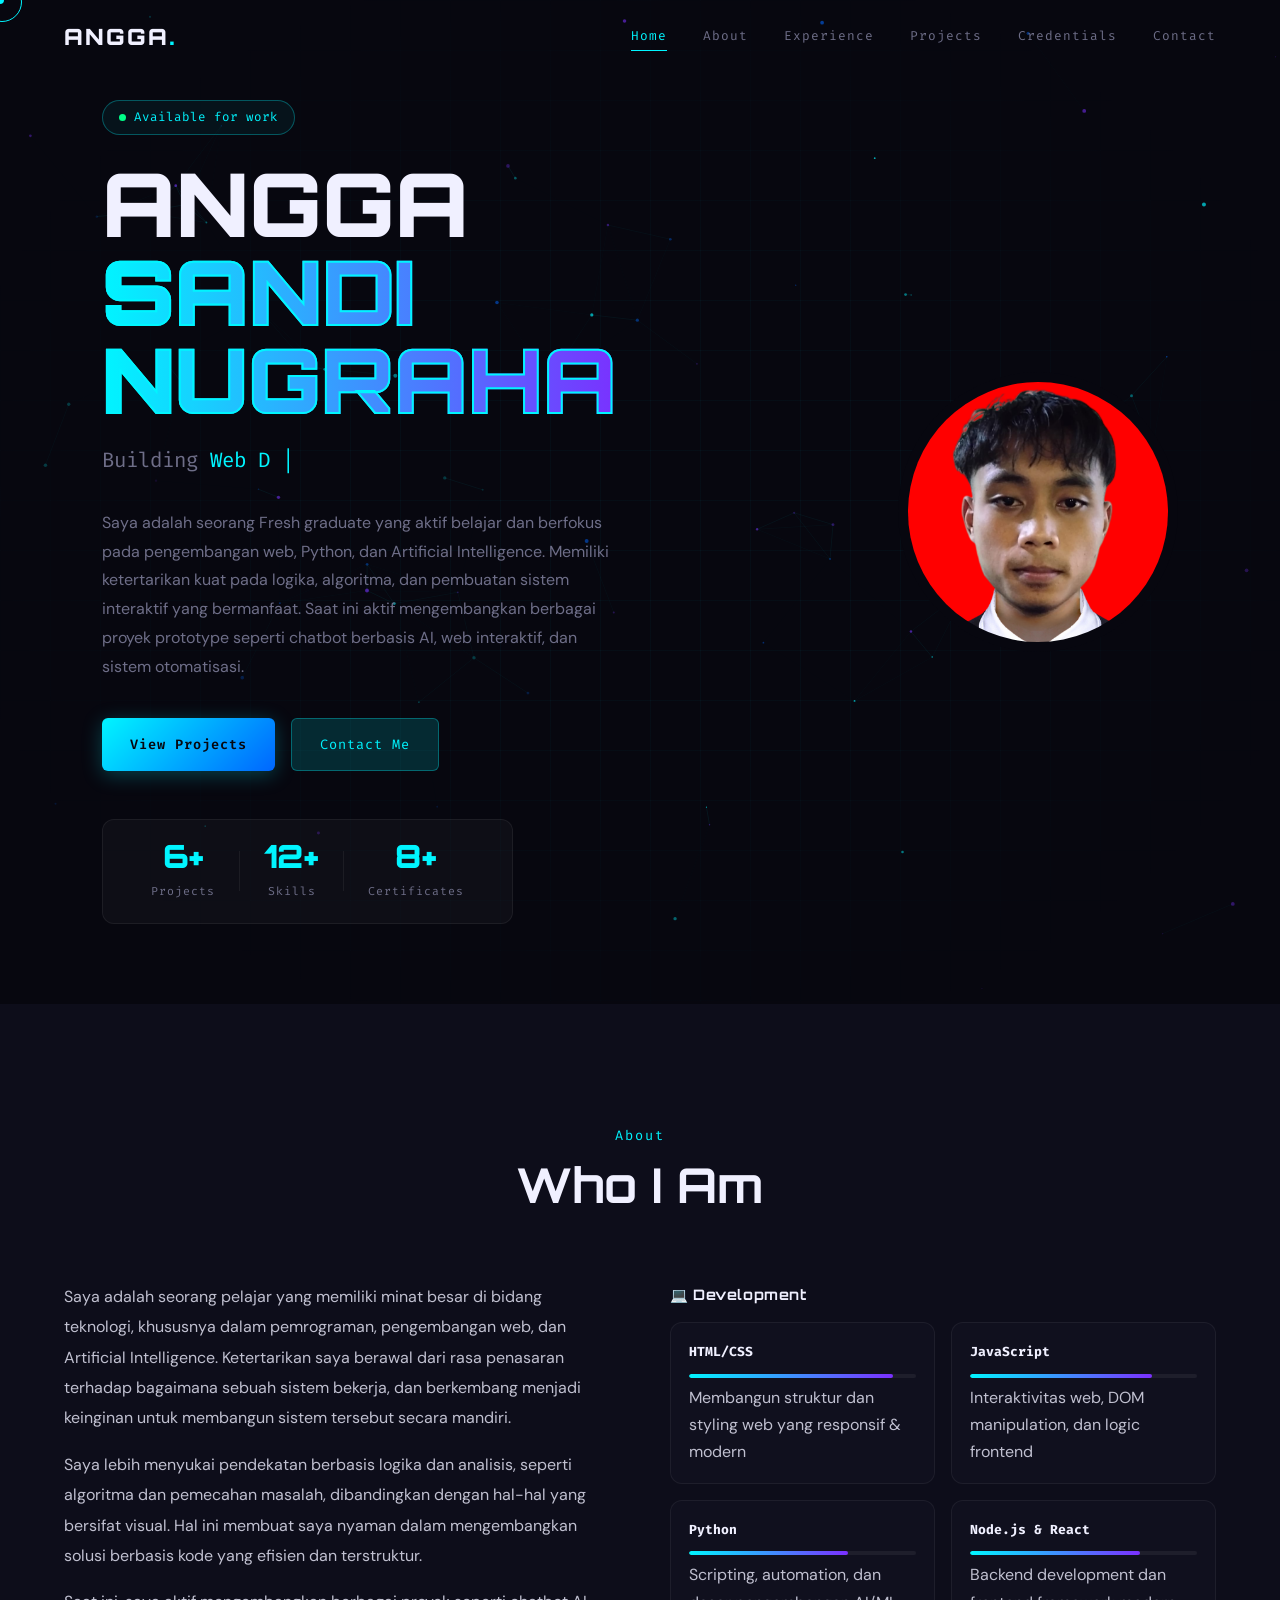
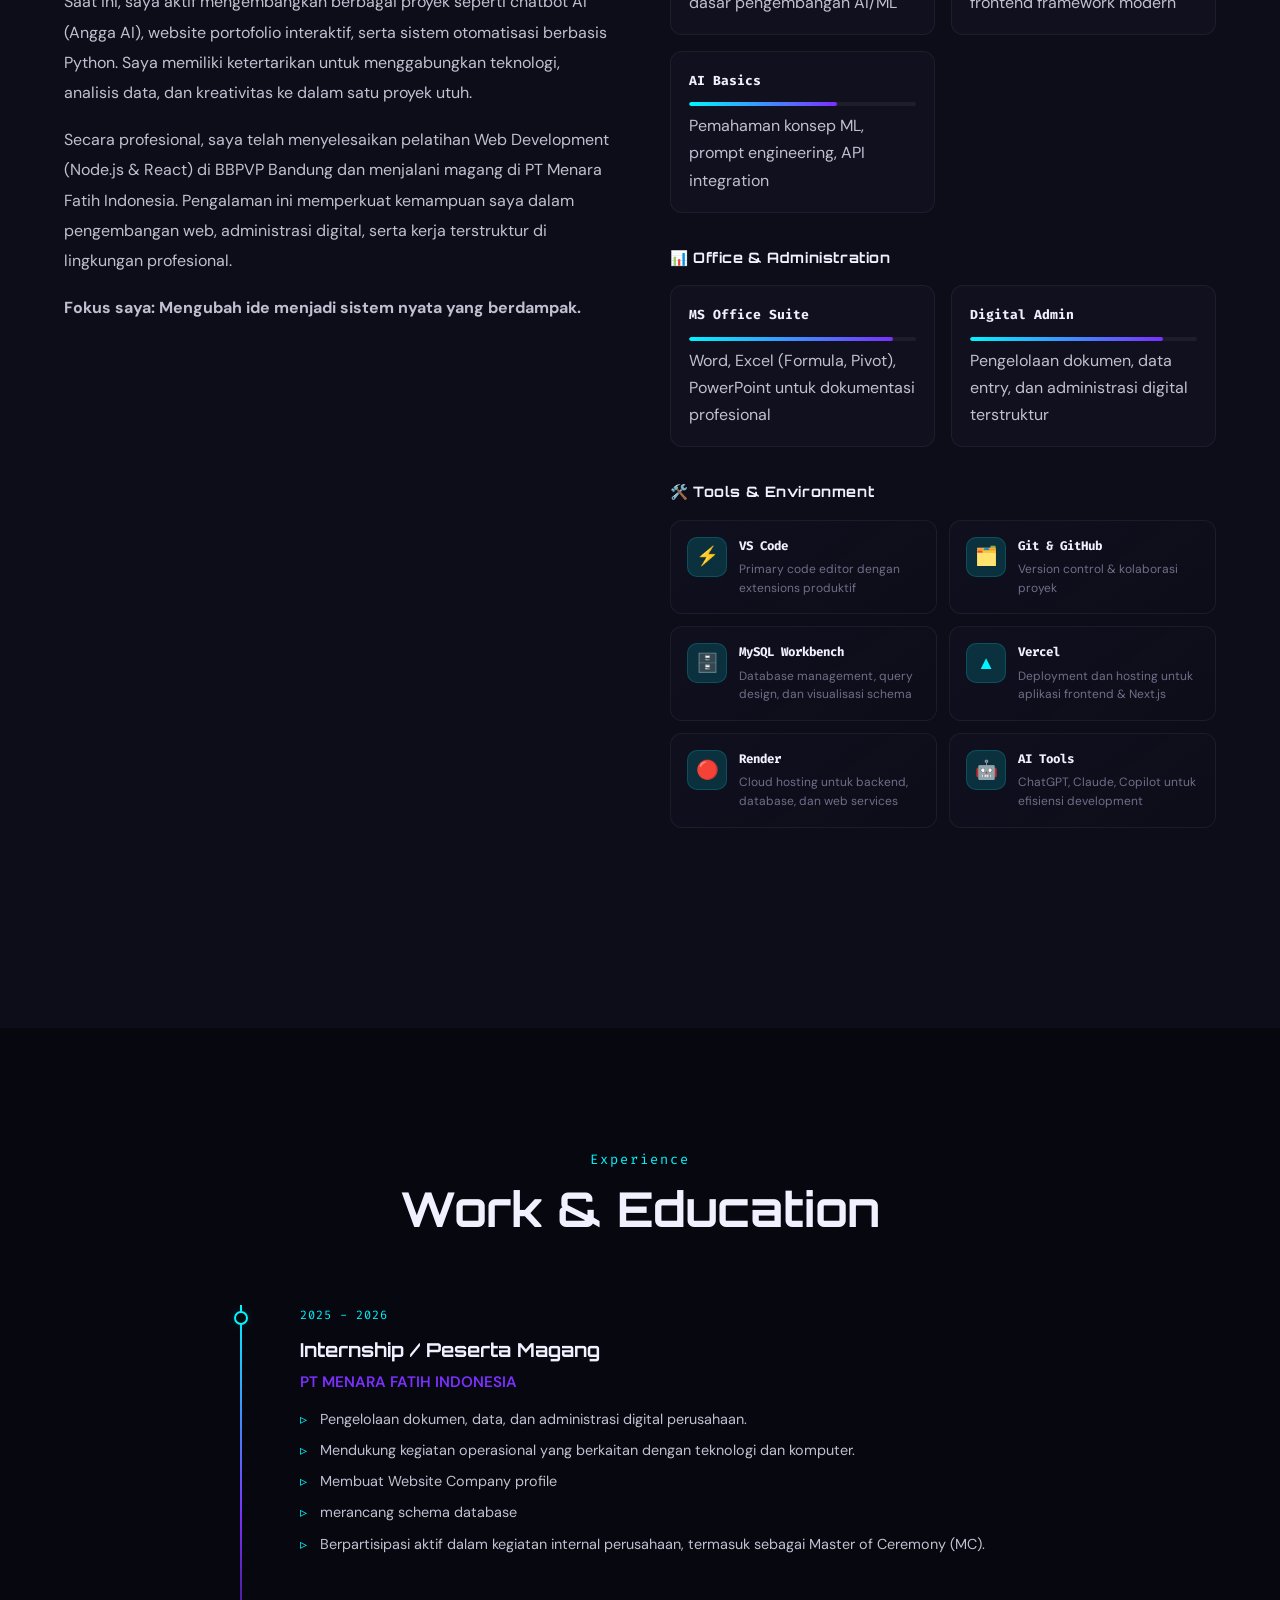
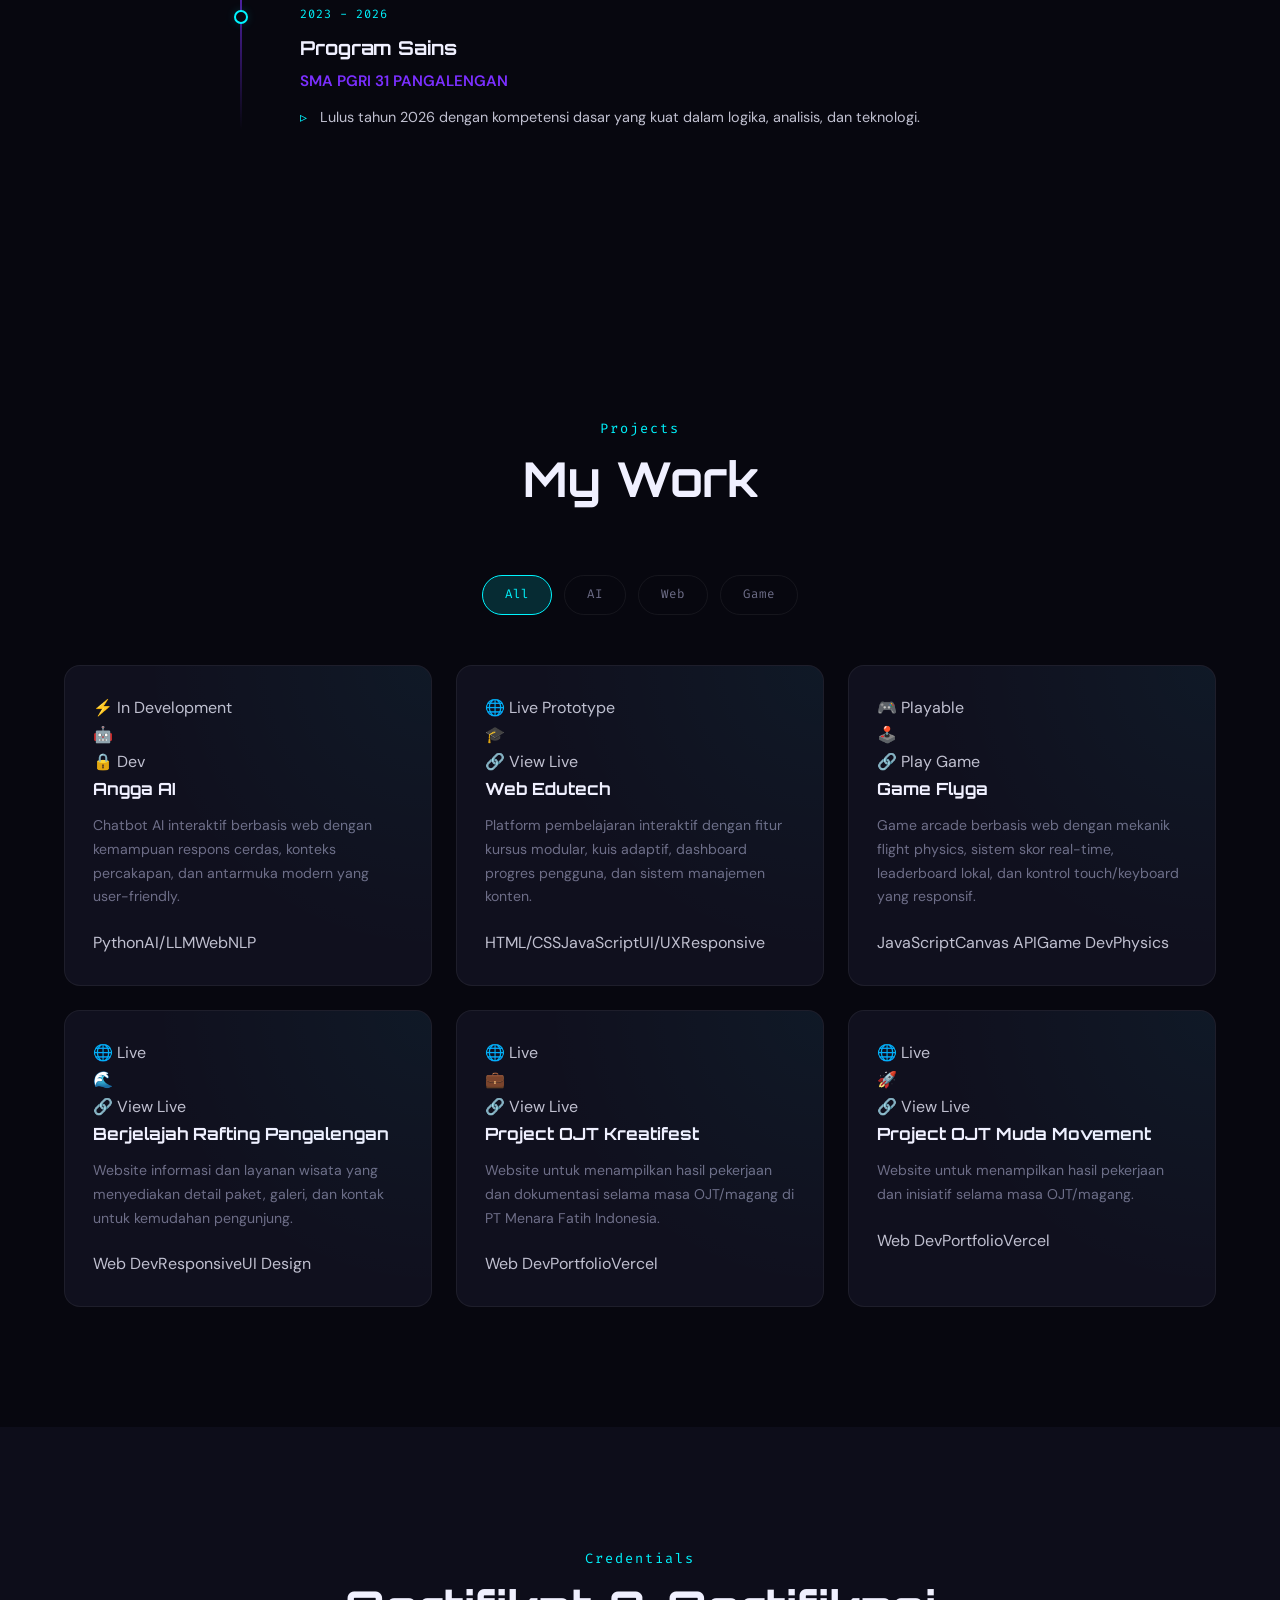
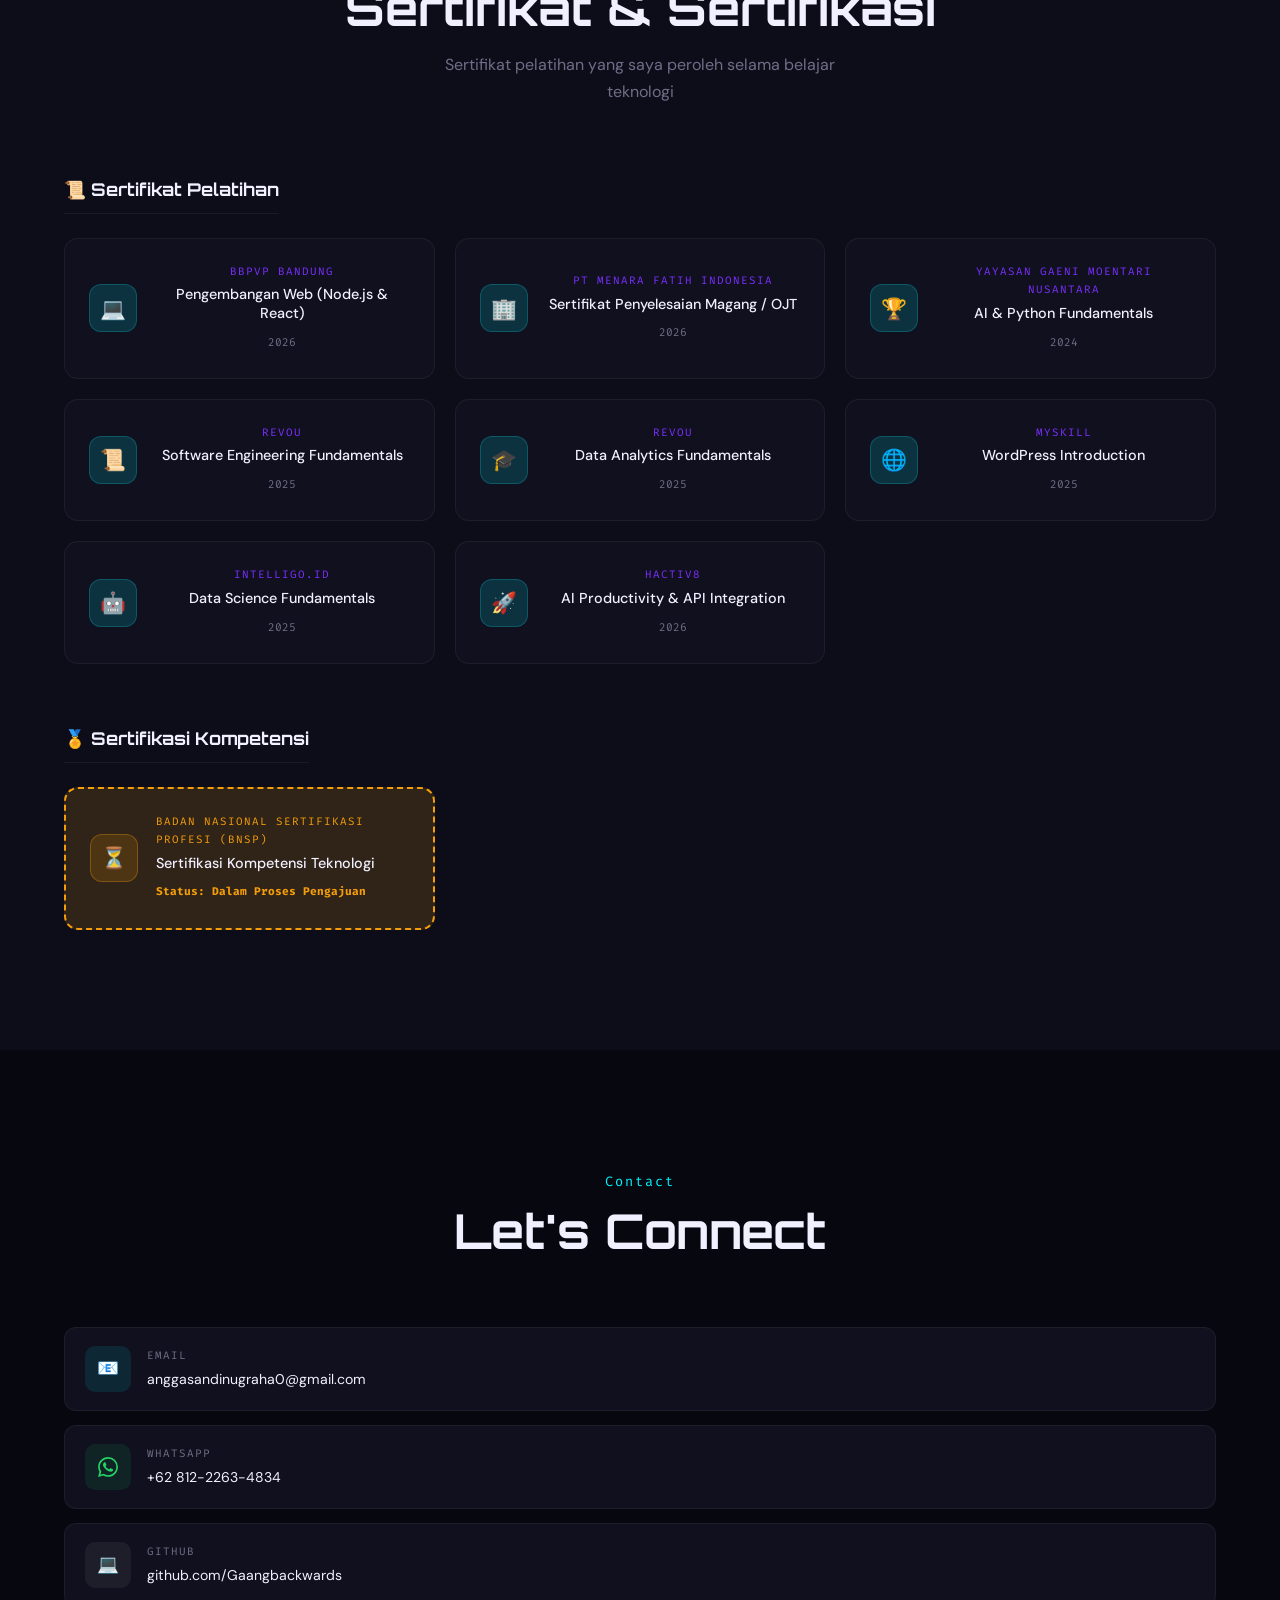
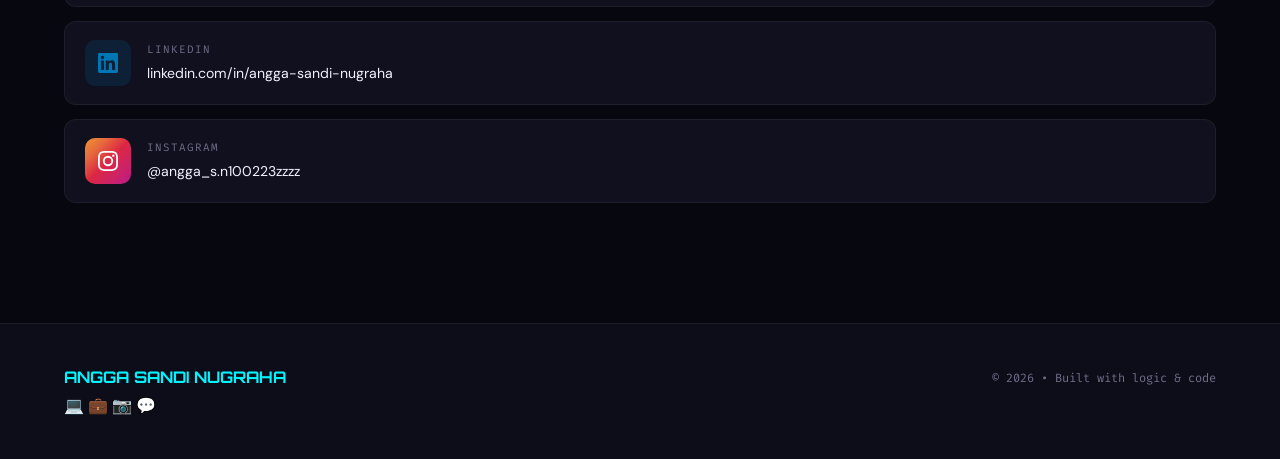
==== index.html @ 63ea716f "upload" ====
<!DOCTYPE html>
<html lang="id">
<head>
  <meta charset="UTF-8" />
  <meta name="viewport" content="width=device-width, initial-scale=1.0"/>
  <meta name="description" content="Portfolio Angga Sandi Nugraha - Web Developer, Python & AI Enthusiast">
  <title>Angga Portfolio | Web & AI Developer</title>

  <!-- Fonts -->
  <link href="https://fonts.googleapis.com/css2?family=Orbitron:wght@400;700;900&family=Fira+Code&family=DM+Sans&display=swap" rel="stylesheet">

  <!-- CSS -->
  <link rel="stylesheet" href="style.css">
</head>
<body>

  <!-- ================= LOADER ================= -->
  <div id="loader">
    <div class="loader-inner">
      <div class="loader-logo">ANGGA</div>
      <div class="loader-bar"><span></span></div>
      <div class="loader-text">Initializing system...</div>
    </div>
  </div>

  <!-- ================= CUSTOM CURSOR ================= -->
  <div id="cursorDot" class="cursor-dot"></div>
  <div id="cursorOutline" class="cursor-outline"></div>

  <!-- ================= NAVBAR ================= -->
  <header id="navbar">
    <div class="nav-container">
      <a href="#hero" class="nav-logo" aria-label="Home">ANGGA<span class="logo-dot">.</span></a>
      <nav id="navLinks" class="nav-links" role="navigation" aria-label="Main navigation">
        <a href="#hero" data-section="hero">Home</a>
        <a href="#about" data-section="about">About</a>
        <a href="#experience" data-section="experience">Experience</a>
        <a href="#projects" data-section="projects">Projects</a>
        <a href="#certifications" data-section="certifications">Credentials</a>
        <a href="#contact" data-section="contact">Contact</a>
      </nav>
      <button id="hamburger" class="hamburger" aria-label="Toggle menu" aria-expanded="false" aria-controls="navLinks">
        <span></span><span></span><span></span>
      </button>
    </div>
  </header>

  <!-- ================= HERO ================= -->
  <section id="hero" aria-labelledby="hero-title">
    <canvas id="particleCanvas" aria-hidden="true"></canvas>
    <div class="grid-overlay" aria-hidden="true"></div>

    <div class="hero-content reveal">
      <div class="hero-badge">
        <span class="badge-dot" aria-hidden="true"></span>
        Available for work
      </div>

      <h1 id="hero-title" class="hero-name">
        <span class="name-line">ANGGA</span>
        <span class="name-line highlight">SANDI</span>
        <span class="name-line highlight">NUGRAHA</span>
      </h1>

      <div class="hero-tagline" aria-live="polite">
        <span class="static-text">Building </span>
        <span id="typedText" class="typed-text"></span>
        <span class="cursor-blink" aria-hidden="true">|</span>
      </div>

      <p class="hero-bio">
        Saya adalah seorang Fresh graduate yang aktif belajar dan berfokus pada pengembangan web, Python, dan Artificial Intelligence. 
        Memiliki ketertarikan kuat pada logika, algoritma, dan pembuatan sistem interaktif yang bermanfaat.
        Saat ini aktif mengembangkan berbagai proyek prototype seperti chatbot berbasis AI, web interaktif, dan sistem otomatisasi.
      </p>

      <div class="hero-actions">
        <a href="#projects" class="btn btn-primary">View Projects</a>
        <a href="#contact" class="btn btn-ghost">Contact Me</a>
      </div>

      <div class="hero-stats">
        <div class="stat">
          <span class="stat-number" data-target="6">0</span>
          <span class="stat-label">Projects</span>
        </div>
        <div class="stat-divider" aria-hidden="true"></div>
        <div class="stat">
          <span class="stat-number" data-target="12">0</span>
          <span class="stat-label">Skills</span>
        </div>
        <div class="stat-divider" aria-hidden="true"></div>
        <div class="stat">
          <span class="stat-number" data-target="8">0</span>
          <span class="stat-label">Certificates</span>
        </div>
      </div>
    </div>

    <div class="hero-visual reveal">
      <div class="avatar-ring">
        <div class="avatar-glow" aria-hidden="true"></div>
        <div class="avatar-img">
          <img src="foto for cv 2026-04-08 at 17.15.35.png" alt="Foto profil Angga Sandi Nugraha" loading="lazy">
        </div>
      </div>
    </div>
  </section>

  <!-- ================= ABOUT (STRUKTUR PREMIUM + KONTEN LENGKAP) ================= -->
  <section id="about" aria-labelledby="about-title">
    <div class="section-container">
      <div class="section-header">
        <span class="section-label">About</span>
        <h2 id="about-title" class="section-title">Who I Am</h2>
      </div>

      <div class="about-grid">
        <div class="about-text reveal">
          <p>Saya adalah seorang pelajar yang memiliki minat besar di bidang teknologi, khususnya dalam pemrograman, pengembangan web, dan Artificial Intelligence. Ketertarikan saya berawal dari rasa penasaran terhadap bagaimana sebuah sistem bekerja, dan berkembang menjadi keinginan untuk membangun sistem tersebut secara mandiri.</p>
          <p>Saya lebih menyukai pendekatan berbasis logika dan analisis, seperti algoritma dan pemecahan masalah, dibandingkan dengan hal-hal yang bersifat visual. Hal ini membuat saya nyaman dalam mengembangkan solusi berbasis kode yang efisien dan terstruktur.</p>
          <p>Saat ini, saya aktif mengembangkan berbagai proyek seperti chatbot AI (Angga AI), website portofolio interaktif, serta sistem otomatisasi berbasis Python. Saya memiliki ketertarikan untuk menggabungkan teknologi, analisis data, dan kreativitas ke dalam satu proyek utuh.</p>
          <p>Secara profesional, saya telah menyelesaikan pelatihan Web Development (Node.js & React) di BBPVP Bandung dan menjalani magang di PT Menara Fatih Indonesia. Pengalaman ini memperkuat kemampuan saya dalam pengembangan web, administrasi digital, serta kerja terstruktur di lingkungan profesional.</p>
          <p><strong>Fokus saya: Mengubah ide menjadi sistem nyata yang berdampak.</strong></p>
        </div>

        <!-- ========== SKILLS SECTION (DIPERTAHANKAN + DITAMBAH TOOLS BARU) ========== -->
        <div class="skills-wrapper reveal">
          
          <!-- Development Skills -->
          <div class="skills-category">
            <h4 class="skills-category-title">💻 Development</h4>
            <div class="skills-grid">
              <div class="skill-card" tabindex="0">
                <h4>HTML/CSS</h4>
                <div class="skill-bar"><span style="width:90%"></span></div>
                <p class="skill-desc">Membangun struktur dan styling web yang responsif & modern</p>
              </div>
              <div class="skill-card" tabindex="0">
                <h4>JavaScript</h4>
                <div class="skill-bar"><span style="width:80%"></span></div>
                <p class="skill-desc">Interaktivitas web, DOM manipulation, dan logic frontend</p>
              </div>
              <div class="skill-card" tabindex="0">
                <h4>Python</h4>
                <div class="skill-bar"><span style="width:70%"></span></div>
                <p class="skill-desc">Scripting, automation, dan dasar pengembangan AI/ML</p>
              </div>
              <div class="skill-card" tabindex="0">
                <h4>Node.js & React</h4>
                <div class="skill-bar"><span style="width:75%"></span></div>
                <p class="skill-desc">Backend development dan frontend framework modern</p>
              </div>
              <div class="skill-card" tabindex="0">
                <h4>AI Basics</h4>
                <div class="skill-bar"><span style="width:65%"></span></div>
                <p class="skill-desc">Pemahaman konsep ML, prompt engineering, API integration</p>
              </div>
            </div>
          </div>

          <!-- Office & Admin Skills -->
          <div class="skills-category">
            <h4 class="skills-category-title">📊 Office & Administration</h4>
            <div class="skills-grid">
              <div class="skill-card" tabindex="0">
                <h4>MS Office Suite</h4>
                <div class="skill-bar"><span style="width:90%"></span></div>
                <p class="skill-desc">Word, Excel (Formula, Pivot), PowerPoint untuk dokumentasi profesional</p>
              </div>
              <div class="skill-card" tabindex="0">
                <h4>Digital Admin</h4>
                <div class="skill-bar"><span style="width:85%"></span></div>
                <p class="skill-desc">Pengelolaan dokumen, data entry, dan administrasi digital terstruktur</p>
              </div>
            </div>
          </div>

          <!-- Tools & Environment (DITAMBAHKAN: Render, Workbench, Vercel) -->
          <div class="skills-category">
            <h4 class="skills-category-title">🛠️ Tools & Environment</h4>
            <div class="skills-grid tools-grid">
              <div class="tool-card" tabindex="0">
                <span class="tool-icon">⚡</span>
                <div class="tool-info">
                  <h4>VS Code</h4>
                  <p>Primary code editor dengan extensions produktif</p>
                </div>
              </div>
              <div class="tool-card" tabindex="0">
                <span class="tool-icon">🗂️</span>
                <div class="tool-info">
                  <h4>Git & GitHub</h4>
                  <p>Version control & kolaborasi proyek</p>
                </div>
              </div>
              <div class="tool-card" tabindex="0">
                <span class="tool-icon">🗄️</span>
                <div class="tool-info">
                  <h4>MySQL Workbench</h4>
                  <p>Database management, query design, dan visualisasi schema</p>
                </div>
              </div>
              <div class="tool-card" tabindex="0">
                <span class="tool-icon">▲</span>
                <div class="tool-info">
                  <h4>Vercel</h4>
                  <p>Deployment dan hosting untuk aplikasi frontend & Next.js</p>
                </div>
              </div>
              <div class="tool-card" tabindex="0">
                <span class="tool-icon">🔴</span>
                <div class="tool-info">
                  <h4>Render</h4>
                  <p>Cloud hosting untuk backend, database, dan web services</p>
                </div>
              </div>
              <div class="tool-card" tabindex="0">
                <span class="tool-icon">🤖</span>
                <div class="tool-info">
                  <h4>AI Tools</h4>
                  <p>ChatGPT, Claude, Copilot untuk efisiensi development</p>
                </div>
              </div>
            </div>
          </div>

        </div>
      </div>
    </div>
  </section>

  <!-- ================= EXPERIENCE (DIPERTAHANKAN) ================= -->
  <section id="experience" aria-labelledby="experience-title">
    <div class="section-container">
      <div class="section-header">
        <span class="section-label">Experience</span>
        <h2 id="experience-title" class="section-title">Work & Education</h2>
      </div>

      <div class="timeline">
        <div class="timeline-item reveal">
          <div class="timeline-dot"></div>
          <div class="timeline-content">
            <span class="timeline-date">2025 - 2026</span>
            <h3 class="timeline-title">Internship / Peserta Magang</h3>
            <h4 class="timeline-company">PT MENARA FATIH INDONESIA</h4>
            <ul class="timeline-desc">
              <li>Pengelolaan dokumen, data, dan administrasi digital perusahaan.</li>
              <li>Mendukung kegiatan operasional yang berkaitan dengan teknologi dan komputer.</li>
              <li>Membuat Website Company profile</li>
              <li>merancang schema database</li>
              <li>Berpartisipasi aktif dalam kegiatan internal perusahaan, termasuk sebagai Master of Ceremony (MC).</li>
            </ul>
          </div>
        </div>

        <div class="timeline-item reveal">
          <div class="timeline-dot"></div>
          <div class="timeline-content">
            <span class="timeline-date">2023 - 2026</span>
            <h3 class="timeline-title">Program Sains</h3>
            <h4 class="timeline-company">SMA PGRI 31 PANGALENGAN</h4>
            <ul class="timeline-desc">
              <li>Lulus tahun 2026 dengan kompetensi dasar yang kuat dalam logika, analisis, dan teknologi.</li>
            </ul>
          </div>
        </div>
      </div>
    </div>
  </section>

  <!-- ================= PROJECTS (STRUKTUR PREMIUM + SEMUA KARYA ANDA) ================= -->
  <section id="projects" aria-labelledby="projects-title">
    <div class="section-container">
      <div class="section-header">
        <span class="section-label">Projects</span>
        <h2 id="projects-title" class="section-title">My Work</h2>
      </div>

      <div class="project-filters" role="tablist" aria-label="Filter projects by category">
        <button class="filter-btn active" data-filter="all" role="tab" aria-selected="true">All</button>
        <button class="filter-btn" data-filter="ai" role="tab" aria-selected="false">AI</button>
        <button class="filter-btn" data-filter="web" role="tab" aria-selected="false">Web</button>
        <button class="filter-btn" data-filter="game" role="tab" aria-selected="false">Game</button>
      </div>

      <div class="projects-grid" aria-live="polite">

        <!-- 1. Angga AI -->
        <article class="project-card reveal" data-category="ai">
          <div class="project-glow" aria-hidden="true"></div>
          <span class="project-status in-progress">⚡ In Development</span>
          <div class="project-header">
            <div class="project-icon" aria-hidden="true">🤖</div>
            <div class="project-links">
              <span class="link-disabled" title="Coming Soon" aria-label="Project dalam pengembangan">🔒 Dev</span>
            </div>
          </div>
          <h3 class="project-title">Angga AI</h3>
          <p class="project-desc">Chatbot AI interaktif berbasis web dengan kemampuan respons cerdas, konteks percakapan, dan antarmuka modern yang user-friendly.</p>
          <div class="tech-tags">
            <span>Python</span><span>AI/LLM</span><span>Web</span><span>NLP</span>
          </div>
        </article>

        <!-- 2. Web Edutech -->
        <article class="project-card reveal" data-category="web">
          <div class="project-glow" aria-hidden="true"></div>
          <span class="project-status live">🌐 Live Prototype</span>
          <div class="project-header">
            <div class="project-icon" aria-hidden="true">🎓</div>
            <div class="project-links">
              <a href="https://gaangbackwards.github.io/GaForcaedutech/" target="_blank" rel="noopener" class="btn-demo" aria-label="Lihat Web Edutech live">🔗 View Live</a>
            </div>
          </div>
          <h3 class="project-title">Web Edutech</h3>
          <p class="project-desc">Platform pembelajaran interaktif dengan fitur kursus modular, kuis adaptif, dashboard progres pengguna, dan sistem manajemen konten.</p>
          <div class="tech-tags">
            <span>HTML/CSS</span><span>JavaScript</span><span>UI/UX</span><span>Responsive</span>
          </div>
        </article>

        <!-- 3. Game Flyga -->
        <article class="project-card reveal" data-category="game">
          <div class="project-glow" aria-hidden="true"></div>
          <span class="project-status live">🎮 Playable</span>
          <div class="project-header">
            <div class="project-icon" aria-hidden="true">🕹️</div>
            <div class="project-links">
              <a href="https://gaangbackwards.github.io/Game-project/" target="_blank" rel="noopener" class="btn-demo" aria-label="Mainkan Game Flyga">🔗 Play Game</a>
            </div>
          </div>
          <h3 class="project-title">Game Flyga</h3>
          <p class="project-desc">Game arcade berbasis web dengan mekanik flight physics, sistem skor real-time, leaderboard lokal, dan kontrol touch/keyboard yang responsif.</p>
          <div class="tech-tags">
            <span>JavaScript</span><span>Canvas API</span><span>Game Dev</span><span>Physics</span>
          </div>
        </article>

        <!-- 4. Berjelajah Rafting -->
        <article class="project-card reveal" data-category="web">
          <div class="project-glow" aria-hidden="true"></div>
          <span class="project-status live">🌐 Live</span>
          <div class="project-header">
            <div class="project-icon" aria-hidden="true">🌊</div>
            <div class="project-links">
              <a href="https://berjelajahraftingpangalengan.com" target="_blank" rel="noopener" class="btn-demo" aria-label="Lihat Berjelajah Rafting">🔗 View Live</a>
            </div>
          </div>
          <h3 class="project-title">Berjelajah Rafting Pangalengan</h3>
          <p class="project-desc">Website informasi dan layanan wisata yang menyediakan detail paket, galeri, dan kontak untuk kemudahan pengunjung.</p>
          <div class="tech-tags">
            <span>Web Dev</span><span>Responsive</span><span>UI Design</span>
          </div>
        </article>

        <!-- 5. Project OJT Kreatifest -->
        <article class="project-card reveal" data-category="web">
          <div class="project-glow" aria-hidden="true"></div>
          <span class="project-status live">🌐 Live</span>
          <div class="project-header">
            <div class="project-icon" aria-hidden="true">💼</div>
            <div class="project-links">
              <a href="https://kreatifest-zesn.vercel.app/" target="_blank" rel="noopener" class="btn-demo" aria-label="Lihat Project Kreatifest">🔗 View Live</a>
            </div>
          </div>
          <h3 class="project-title">Project OJT Kreatifest</h3>
          <p class="project-desc">Website untuk menampilkan hasil pekerjaan dan dokumentasi selama masa OJT/magang di PT Menara Fatih Indonesia.</p>
          <div class="tech-tags">
            <span>Web Dev</span><span>Portfolio</span><span>Vercel</span>
          </div>
        </article>

        <!-- 6. Project OJT Muda Movement -->
        <article class="project-card reveal" data-category="web">
          <div class="project-glow" aria-hidden="true"></div>
          <span class="project-status live">🌐 Live</span>
          <div class="project-header">
            <div class="project-icon" aria-hidden="true">🚀</div>
            <div class="project-links">
              <a href="https://muda-movementv1.vercel.app/" target="_blank" rel="noopener" class="btn-demo" aria-label="Lihat Project Muda Movement">🔗 View Live</a>
            </div>
          </div>
          <h3 class="project-title">Project OJT Muda Movement</h3>
          <p class="project-desc">Website untuk menampilkan hasil pekerjaan dan inisiatif selama masa OJT/magang.</p>
          <div class="tech-tags">
            <span>Web Dev</span><span>Portfolio</span><span>Vercel</span>
          </div>
        </article>

      </div>
    </div>
  </section>

  <!-- ================= CERTIFICATIONS (STRUKTUR PREMIUM + SEMUA SERTIFIKAT) ================= -->
  <section id="certifications" aria-labelledby="certs-title">
    <div class="section-container">
      <div class="section-header">
        <span class="section-label">Credentials</span>
        <h2 id="certs-title" class="section-title">Sertifikat & Sertifikasi</h2>
        <p class="section-sub">Sertifikat pelatihan yang saya peroleh selama belajar teknologi</p>
      </div>

      <h3 class="cert-subtitle reveal">📜 Sertifikat Pelatihan</h3>
      <div class="certs-grid">

        <!-- BARU DARI CV -->
        <button class="cert-card reveal" data-img="foto/bbpvp.jpg" aria-label="Lihat sertifikat BBPVP Bandung">
          <div class="cert-shine" aria-hidden="true"></div>
          <div class="cert-badge" aria-hidden="true">💻</div>
          <div class="cert-body">
            <span class="cert-issuer">BBPVP Bandung</span>
            <div class="cert-name">Pengembangan Web (Node.js & React)</div>
            <span class="cert-date">2026</span>
          </div>
          <span class="cert-hover-text">Click to view</span>
        </button>

        <button class="cert-card reveal" data-img="foto/ojt-menara.jpg" aria-label="Lihat sertifikat OJT PT Menara Fatih Indonesia">
          <div class="cert-shine" aria-hidden="true"></div>
          <div class="cert-badge" aria-hidden="true">🏢</div>
          <div class="cert-body">
            <span class="cert-issuer">PT Menara Fatih Indonesia</span>
            <div class="cert-name">Sertifikat Penyelesaian Magang / OJT</div>
            <span class="cert-date">2026</span>
          </div>
          <span class="cert-hover-text">Click to view</span>
        </button>

        <!-- SERTIFIKAT ASLI ANDA -->
        <button class="cert-card reveal" data-img="foto/1.png" aria-label="Lihat sertifikat AI & Python Fundamentals">
          <div class="cert-shine" aria-hidden="true"></div>
          <div class="cert-badge" aria-hidden="true">🏆</div>
          <div class="cert-body">
            <span class="cert-issuer">Yayasan Gaeni Moentari Nusantara</span>
            <div class="cert-name">AI & Python Fundamentals</div>
            <span class="cert-date">2024</span>
          </div>
          <span class="cert-hover-text">Click to view</span>
        </button>

        <button class="cert-card reveal" data-img="foto/SEFC.jpg" aria-label="Lihat sertifikat Software Engineering Fundamentals">
          <div class="cert-shine" aria-hidden="true"></div>
          <div class="cert-badge" aria-hidden="true">📜</div>
          <div class="cert-body">
            <span class="cert-issuer">RevoU</span>
            <div class="cert-name">Software Engineering Fundamentals</div>
            <span class="cert-date">2025</span>
          </div>
          <span class="cert-hover-text">Click to view</span>
        </button>

        <button class="cert-card reveal" data-img="foto/DAMC.jpg" aria-label="Lihat sertifikat Data Analytics Fundamentals">
          <div class="cert-shine" aria-hidden="true"></div>
          <div class="cert-badge" aria-hidden="true">🎓</div>
          <div class="cert-body">
            <span class="cert-issuer">RevoU</span>
            <div class="cert-name">Data Analytics Fundamentals</div>
            <span class="cert-date">2025</span>
          </div>
          <span class="cert-hover-text">Click to view</span>
        </button>

        <button class="cert-card reveal" data-img="foto/Wordpress Introduction.jpg" aria-label="Lihat sertifikat WordPress Introduction">
          <div class="cert-shine" aria-hidden="true"></div>
          <div class="cert-badge" aria-hidden="true">🌐</div>
          <div class="cert-body">
            <span class="cert-issuer">Myskill</span>
            <div class="cert-name">WordPress Introduction</div>
            <span class="cert-date">2025</span>
          </div>
          <span class="cert-hover-text">Click to view</span>
        </button>

        <button class="cert-card reveal" data-img="foto/Exclusive - Trial Bootcamp Data Science - 13 s_d 17 Oktober 2025 - ANGGA SANDI NUGRAHA.png" aria-label="Lihat sertifikat Data Science Fundamentals">
          <div class="cert-shine" aria-hidden="true"></div>
          <div class="cert-badge" aria-hidden="true">🤖</div>
          <div class="cert-body">
            <span class="cert-issuer">Intelligo.id</span>
            <div class="cert-name">Data Science Fundamentals</div>
            <span class="cert-date">2025</span>
          </div>
          <span class="cert-hover-text">Click to view</span>
        </button>

        <button class="cert-card reveal" data-img="foto/AI Productivity and AI API Integration for Developers.jpg" aria-label="Lihat sertifikat AI Productivity and API Integration">
          <div class="cert-shine" aria-hidden="true"></div>
          <div class="cert-badge" aria-hidden="true">🚀</div>
          <div class="cert-body">
            <span class="cert-issuer">Hactiv8</span>
            <div class="cert-name">AI Productivity & API Integration</div>
            <span class="cert-date">2026</span>
          </div>
          <span class="cert-hover-text">Click to view</span>
        </button>

      </div>

      <!-- SERTIFIKASI BNSP (DALAM PROSES) -->
      <h3 class="cert-subtitle reveal" style="margin-top: 60px;">🏅 Sertifikasi Kompetensi</h3>
      <div class="certs-grid">
        <div class="cert-card cert-pending reveal" data-type="text" data-text="Sertifikat kompetensi BNSP saat ini sedang dalam proses pengajuan dan verifikasi. Skema sertifikasi dan dokumen resmi akan segera diperbarui di halaman ini setelah diterbitkan.">
          <div class="cert-badge pending-badge">⏳</div>
          <div class="cert-body">
            <span class="cert-issuer">Badan Nasional Sertifikasi Profesi (BNSP)</span>
            <div class="cert-name">Sertifikasi Kompetensi Teknologi</div>
            <span class="cert-date" style="color: var(--amber); font-weight: bold;">Status: Dalam Proses Pengajuan</span>
          </div>
          <span class="cert-hover-text">Click for info</span>
        </div>
      </div>

    </div>
  </section>

  <!-- ================= CONTACT (SEMUA LINK DIPERTAHANKAN) ================= -->
  <section id="contact" aria-labelledby="contact-title">
    <div class="section-container">
      <div class="section-header">
        <span class="section-label">Contact</span>
        <h2 id="contact-title" class="section-title">Let's Connect</h2>
      </div>

      <div class="contact-links">
        <a href="mailto:anggasandinugraha0@gmail.com" class="contact-link" aria-label="Kirim email ke anggasandinugraha0@gmail.com">
          <div class="contact-icon email" aria-hidden="true">📧</div>
          <div class="contact-info">
            <span class="contact-platform">Email</span>
            <span class="contact-handle">anggasandinugraha0@gmail.com</span>
          </div>
        </a>
        <a href="https://wa.me/6281222634834" target="_blank" rel="noopener" class="contact-link" aria-label="Chat via WhatsApp">
          <div class="contact-icon whatsapp" aria-hidden="true">
            <svg viewBox="0 0 24 24" width="20" height="20" fill="currentColor" aria-hidden="true">
              <path d="M17.472 14.382c-.297-.149-1.758-.867-2.03-.967-.273-.099-.471-.148-.67.15-.197.297-.767.966-.94 1.164-.173.199-.347.223-.644.075-.297-.15-1.255-.463-2.39-1.475-.883-.788-1.48-1.761-1.653-2.059-.173-.297-.018-.458.13-.606.134-.133.298-.347.446-.52.149-.174.198-.298.298-.497.099-.198.05-.371-.025-.52-.075-.149-.669-1.612-.916-2.207-.242-.579-.487-.5-.669-.51-.173-.008-.371-.01-.57-.01-.198 0-.52.074-.792.372-.272.297-1.04 1.016-1.04 2.479 0 1.462 1.065 2.875 1.213 3.074.149.198 2.096 3.2 5.077 4.487.709.306 1.262.489 1.694.625.712.227 1.36.195 1.871.118.571-.085 1.758-.719 2.006-1.413.248-.694.248-1.289.173-1.413-.074-.124-.272-.198-.57-.347m-5.421 7.403h-.004a9.87 9.87 0 01-5.031-1.378l-.361-.214-3.741.982.998-3.648-.235-.374a9.86 9.86 0 01-1.51-5.26c.001-5.45 4.436-9.884 9.888-9.884 2.64 0 5.122 1.03 6.988 2.898a9.825 9.825 0 012.893 6.994c-.003 5.45-4.437 9.884-9.885 9.884m8.413-18.297A11.815 11.815 0 0012.05 0C5.495 0 .16 5.335.157 11.892c0 2.096.547 4.142 1.588 5.945L.057 24l6.305-1.654a11.882 11.882 0 005.683 1.448h.005c6.554 0 11.89-5.335 11.893-11.893a11.821 11.821 0 00-3.48-8.413z"/>
            </svg>
          </div>
          <div class="contact-info">
            <span class="contact-platform">WhatsApp</span>
            <span class="contact-handle">+62 812-2263-4834</span>
          </div>
        </a>
        <a href="https://github.com/Gaangbackwards" target="_blank" rel="noopener" class="contact-link" aria-label="Kunjungi GitHub Gaangbackwards">
          <div class="contact-icon github" aria-hidden="true">💻</div>
          <div class="contact-info">
            <span class="contact-platform">GitHub</span>
            <span class="contact-handle">github.com/Gaangbackwards</span>
          </div>
        </a>
        <a href="https://www.linkedin.com/in/angga-sandi-nugraha-715126362" target="_blank" rel="noopener" class="contact-link" aria-label="Kunjungi LinkedIn Angga Sandi Nugraha">
          <div class="contact-icon linkedin" aria-hidden="true">
            <svg viewBox="0 0 24 24" width="20" height="20" fill="currentColor" aria-hidden="true">
              <path d="M20.447 20.452h-3.554v-5.569c0-1.328-.027-3.037-1.852-3.037-1.853 0-2.136 1.445-2.136 2.939v5.667H9.351V9h3.414v1.561h.046c.477-.9 1.637-1.85 3.37-1.85 3.601 0 4.267 2.37 4.267 5.455v6.286zM5.337 7.433c-1.144 0-2.063-.926-2.063-2.065 0-1.138.92-2.063 2.063-2.063 1.14 0 2.064.925 2.064 2.063 0 1.139-.925 2.065-2.064 2.065zm1.782 13.019H3.555V9h3.564v11.452zM22.225 0H1.771C.792 0 0 .774 0 1.729v20.542C0 23.227.792 24 1.771 24h20.451C23.2 24 24 23.227 24 22.271V1.729C24 .774 23.2 0 22.222 0h.003z"/>
            </svg>
          </div>
          <div class="contact-info">
            <span class="contact-platform">LinkedIn</span>
            <span class="contact-handle">linkedin.com/in/angga-sandi-nugraha</span>
          </div>
        </a>
        <a href="https://www.instagram.com/angga_s.n100223zzzz" target="_blank" rel="noopener" class="contact-link" aria-label="Kunjungi Instagram @angga_s.n100223zzzz">
          <div class="contact-icon instagram" aria-hidden="true">
            <svg viewBox="0 0 24 24" width="20" height="20" fill="currentColor" aria-hidden="true">
              <path d="M12 2.163c3.204 0 3.584.012 4.85.07 3.252.148 4.771 1.691 4.919 4.919.058 1.265.069 1.645.069 4.849 0 3.205-.012 3.584-.069 4.849-.149 3.225-1.664 4.771-4.919 4.919-1.266.058-1.644.07-4.85.07-3.204 0-3.584-.012-4.849-.07-3.26-.149-4.771-1.699-4.919-4.92-.058-1.265-.07-1.644-.07-4.849 0-3.204.013-3.583.07-4.849.149-3.227 1.664-4.771 4.919-4.919 1.266-.057 1.645-.069 4.849-.069zM12 0C8.741 0 8.333.014 7.053.072 2.695.272.273 2.69.073 7.052.014 8.333 0 8.741 0 12c0 3.259.014 3.668.072 4.948.2 4.358 2.618 6.78 6.98 6.98C8.333 23.986 8.741 24 12 24c3.259 0 3.668-.014 4.948-.072 4.354-.2 6.782-2.618 6.979-6.98.059-1.28.073-1.689.073-4.948 0-3.259-.014-3.667-.072-4.947-.196-4.354-2.617-6.78-6.979-6.98C15.668.014 15.259 0 12 0zm0 5.838a6.162 6.162 0 100 12.324 6.162 6.162 0 000-12.324zM12 16a4 4 0 110-8 4 4 0 010 8zm6.406-11.845a1.44 1.44 0 100 2.881 1.44 1.44 0 000-2.881z"/>
            </svg>
          </div>
          <div class="contact-info">
            <span class="contact-platform">Instagram</span>
            <span class="contact-handle">@angga_s.n100223zzzz</span>
          </div>
        </a>
      </div>
    </div>
  </section>

  <!-- ================= FOOTER ================= -->
  <footer>
    <div class="footer-inner">
      <div class="footer-name">ANGGA SANDI NUGRAHA</div>
      <div class="footer-copy">© <span id="currentYear"></span> • Built with logic & code</div>
    </div>
    <div class="footer-socials">
      <a href="https://github.com/Gaangbackwards" target="_blank" rel="noopener" aria-label="GitHub">💻</a>
      <a href="https://linkedin.com/in/angga-sandi-nugraha-715126362" target="_blank" rel="noopener" aria-label="LinkedIn">💼</a>
      <a href="https://instagram.com/angga_s.n100223zzzz" target="_blank" rel="noopener" aria-label="Instagram">📷</a>
      <a href="https://wa.me/6281222634834" target="_blank" rel="noopener" aria-label="WhatsApp">💬</a>
    </div>
  </footer>

  <!-- ================= MODAL (Certifications) ================= -->
  <div id="certModal" class="modal-overlay" role="dialog" aria-modal="true" aria-labelledby="modalTitle" hidden>
    <div class="modal-box">
      <button id="modalClose" class="modal-close" aria-label="Tutup preview sertifikat">&times;</button>
      <h3 id="modalTitle" class="visually-hidden">Preview Sertifikat</h3>
      <img id="modalImg" src="" alt="Preview sertifikat" loading="lazy" style="display: none;">
      <p id="modalText" style="display: none; color: var(--text-main); text-align: center; padding: 20px; font-family: 'Fira Code', monospace;"></p>
    </div>
  </div>

  <!-- ================= BACK TO TOP ================= -->
  <button id="backToTop" class="back-to-top" aria-label="Kembali ke atas">↑</button>

  <!-- ================= SCRIPT ================= -->
  <script src="script.js"></script>
  <script>
    // Script kecil untuk memastikan tahun di footer selalu update
    document.getElementById('currentYear').textContent = new Date().getFullYear();
  </script>
</body>
</html>
---- style.css ----
/* ================================================================
   PORTFOLIO — style.css
   Author: Angga Sandi Nugraha
   Theme: Neon Cyberpunk
   ================================================================ */

/* ── CSS Variables ───────────────────────────────────────────── */
:root {
  /* Colors */
  --bg:          #07070f;
  --bg-2:        #0d0d1a;
  --bg-card:     #10101e;
  
  /* Neon Accents */
  --cyan:        #00f5ff;
  --purple:      #7b2fff;
  --blue:        #0066ff;
  --cyan-dim:    rgba(0, 245, 255, 0.15);
  --purple-dim:  rgba(123, 47, 255, 0.15);
  
  /* Glow Effects */
  --glow-cyan:   0 0 10px rgba(0,245,255,0.3);
  --glow-purple: 0 0 20px rgba(123,47,255,0.5);
  
  /* Text */
  --text-bright: #f0f0ff;
  --text-main:   #c0c0d0;
  --text-muted:  #6e6e88;
  
  /* Borders & UI */
  --border:      rgba(255,255,255,0.06);
  --border-glow: rgba(0,245,255,0.3);
  --section-pad: 120px;
  
  /* Animation */
  --ease: cubic-bezier(0.25, 0.46, 0.45, 0.94);
}

/* ── Reset & Base ───────────────────────────────────────────── */
*, *::before, *::after { box-sizing: border-box; margin: 0; padding: 0; }
html { scroll-behavior: smooth; font-size: 16px; }

body {
  background: var(--bg);
  color: var(--text-main);
  font-family: 'DM Sans', sans-serif;
  line-height: 1.7;
  overflow-x: hidden;
}

img { max-width: 100%; display: block; }
a { text-decoration: none; color: inherit; }
button { cursor: pointer; border: none; background: none; font: inherit; }

/* Custom Scrollbar */
::-webkit-scrollbar { width: 5px; }
::-webkit-scrollbar-track { background: var(--bg); }
::-webkit-scrollbar-thumb { background: var(--purple); border-radius: 3px; }

/* ── Custom Cursor ──────────────────────────────────────────── */
.cursor-dot, .cursor-outline {
  position: fixed;
  top: 0; left: 0;
  border-radius: 50%;
  pointer-events: none;
  z-index: 9999;
  transform: translate(-50%, -50%);
}
.cursor-dot {
  width: 8px; height: 8px;
  background: var(--cyan);
}
.cursor-outline {
  width: 40px; height: 40px;
  border: 1px solid var(--cyan);
  transition: width 0.2s, height 0.2s, background 0.2s;
}
.cursor-outline.hovering {
  width: 60px; height: 60px;
  background: var(--cyan-dim);
  border-color: transparent;
}
@media (max-width: 480px) {
  .cursor-dot, .cursor-outline { display: none; }
  body { cursor: auto; }
}

/* ── Loader ─────────────────────────────────────────────────── */
#loader {
  position: fixed; inset: 0;
  background: var(--bg);
  display: flex; align-items: center; justify-content: center;
  z-index: 9999;
  transition: opacity 0.4s, visibility 0.4s;
}
#loader.hidden {
  opacity: 0; visibility: hidden;
  pointer-events: none;
}
.loader-inner { text-align: center; }
.loader-logo {
  font-family: 'Orbitron', monospace;
  font-size: 2rem; font-weight: 900;
  color: var(--cyan);
  letter-spacing: 4px;
  margin-bottom: 24px;
  animation: pulse 1.5s ease-in-out infinite;
}
.loader-bar {
  width: 200px; height: 4px;
  background: rgba(255,255,255,0.1);
  border-radius: 2px;
  overflow: hidden;
  margin: 0 auto 16px;
}
.loader-bar span {
  display: block; width: 0%; height: 100%;
  background: linear-gradient(90deg, var(--cyan), var(--purple));
  animation: loader-fill 2.2s ease-in-out forwards;
}
.loader-text {
  font-family: 'Fira Code', monospace;
  font-size: 0.8rem; color: var(--text-muted);
}
@keyframes pulse { 0%, 100% { opacity: 1; } 50% { opacity: 0.6; } }
@keyframes loader-fill { to { width: 100%; } }

/* ── Navbar ─────────────────────────────────────────────────── */
#navbar {
  position: fixed; top: 0; left: 0; right: 0;
  z-index: 800; padding: 0 5%;
  transition: background 0.4s, backdrop-filter 0.4s, box-shadow 0.4s;
}
#navbar.scrolled {
  background: rgba(7, 7, 15, 0.85);
  backdrop-filter: blur(20px);
  box-shadow: 0 1px 0 var(--border), 0 4px 30px rgba(0,0,0,0.5);
}
.nav-container {
  max-width: 1200px; margin: 0 auto;
  display: flex; align-items: center; justify-content: space-between;
  height: 72px;
}
.nav-logo {
  font-family: 'Orbitron', monospace;
  font-size: 1.4rem; font-weight: 900;
  color: var(--text-bright); letter-spacing: 2px;
}
.logo-dot { color: var(--cyan); }

.nav-links { display: flex; gap: 36px; }
.nav-links a {
  font-family: 'Fira Code', monospace;
  font-size: 0.8rem; color: var(--text-muted);
  letter-spacing: 1px; position: relative;
  transition: color 0.3s;
}
.nav-links a::after {
  content: ''; position: absolute; bottom: -4px; left: 0; right: 0;
  height: 1px; background: var(--cyan);
  transform: scaleX(0); transform-origin: left;
  transition: transform 0.3s var(--ease);
}
.nav-links a:hover, .nav-links a.active { color: var(--cyan); }
.nav-links a:hover::after, .nav-links a.active::after { transform: scaleX(1); }

.hamburger {
  display: none; flex-direction: column; gap: 5px;
  width: 30px; padding: 4px;
}
.hamburger span {
  display: block; width: 100%; height: 2px;
  background: var(--text-main); border-radius: 2px;
  transition: transform 0.3s, opacity 0.3s;
}

/* ── Global Section Styles ──────────────────────────────────── */
section { padding: var(--section-pad) 5%; position: relative; }
section[id] { scroll-margin-top: 88px; }
.section-container { max-width: 1200px; margin: 0 auto; }
.section-header { text-align: center; margin-bottom: 70px; }
.section-label {
  font-family: 'Fira Code', monospace;
  font-size: 0.85rem; color: var(--cyan);
  letter-spacing: 2px; display: block; margin-bottom: 12px;
}
.section-title {
  font-family: 'Orbitron', monospace;
  font-size: clamp(2rem, 5vw, 3rem);
  font-weight: 700; color: var(--text-bright);
  line-height: 1.1; margin-bottom: 16px;
}
.section-sub {
  font-size: 1rem; color: var(--text-muted);
  max-width: 400px; margin: 0 auto;
}

/* Scroll Reveal */
.reveal {
  opacity: 0; transform: translateY(40px);
  transition: opacity 0.8s var(--ease), transform 0.8s var(--ease);
}
.reveal.visible { opacity: 1; transform: translateY(0); }

/* Buttons */
.btn {
  display: inline-flex; align-items: center; gap: 10px;
  font-family: 'Fira Code', monospace;
  font-size: 0.85rem; padding: 14px 28px;
  border-radius: 6px; letter-spacing: 1px;
  transition: all 0.3s var(--ease);
}
.btn-primary {
  background: linear-gradient(135deg, var(--cyan), var(--blue));
  color: var(--bg); font-weight: 600;
  box-shadow: 0 4px 20px rgba(0,245,255,0.25);
}
.btn-ghost {
  border: 1px solid var(--border-glow);
  color: var(--cyan); background: var(--cyan-dim);
}
.btn-ghost:hover {
  background: rgba(0,245,255,0.12);
  border-color: var(--cyan);
  box-shadow: var(--glow-cyan);
  transform: translateY(-3px);
}

/* ── HERO SECTION ───────────────────────────────────────────── */
#hero {
  min-height: 100vh;
  display: flex; align-items: center; justify-content: space-between;
  gap: 48px; padding: 100px 8% 80px;
  position: relative; overflow: hidden;
}
#particleCanvas {
  position: absolute; inset: 0; z-index: 1;
  display: block; /* Fixed: was 'none' */
}
.grid-overlay {
  position: absolute; inset: 0; z-index: 0;
  background-image:
    linear-gradient(rgba(0,245,255,0.03) 1px, transparent 1px),
    linear-gradient(90deg, rgba(0,245,255,0.03) 1px, transparent 1px);
  background-size: 50px 50px;
  mask-image: radial-gradient(ellipse at center, black 30%, transparent 80%);
}
.hero-content { position: relative; z-index: 2; max-width: 620px; }
.hero-visual { position: relative; z-index: 2; flex-shrink: 0; }

.hero-badge {
  display: inline-flex; align-items: center; gap: 8px;
  font-family: 'Fira Code', monospace; font-size: 0.78rem;
  color: var(--cyan); border: 1px solid rgba(0,245,255,0.3);
  background: rgba(0,245,255,0.05); padding: 6px 16px;
  border-radius: 100px; margin-bottom: 24px; letter-spacing: 1px;
}
.badge-dot {
  width: 7px; height: 7px; background: #00ff88; border-radius: 50%;
  animation: blink 1.5s ease-in-out infinite;
}
@keyframes blink { 0%, 100% { opacity: 1; box-shadow: 0 0 6px #00ff88; } 50% { opacity: 0.4; } }

.hero-name {
  font-family: 'Orbitron', monospace; font-weight: 900;
  line-height: 1; margin-bottom: 20px;
}
.name-line {
  display: block; font-size: clamp(3rem, 8vw, 5.5rem);
  color: var(--text-bright);
}
.name-line.highlight {
  color: transparent; -webkit-text-stroke: 2px var(--cyan);
  background: linear-gradient(90deg, var(--cyan), var(--purple));
  -webkit-background-clip: text; background-clip: text;
  -webkit-text-fill-color: transparent;
}

.hero-tagline {
  font-family: 'Fira Code', monospace;
  font-size: clamp(1rem, 2.5vw, 1.3rem);
  color: var(--text-main); margin-bottom: 24px; min-height: 2em;
}
.static-text { color: var(--text-muted); }
.typed-text { color: var(--cyan); }
.cursor-blink { color: var(--cyan); animation: blink-cursor 0.7s step-end infinite; }
@keyframes blink-cursor { 50% { opacity: 0; } }

.hero-bio {
  font-size: 1rem; color: var(--text-muted);
  max-width: 520px; margin-bottom: 36px; line-height: 1.8;
}
.hero-actions { display: flex; gap: 16px; flex-wrap: wrap; margin-bottom: 48px; }

.hero-stats {
  display: flex; align-items: center; gap: 0;
  padding: 20px 24px; background: rgba(255,255,255,0.03);
  border: 1px solid var(--border); border-radius: 12px; width: fit-content;
}
.stat { text-align: center; padding: 0 24px; }
.stat-number {
  display: block; font-family: 'Orbitron', monospace;
  font-size: 2rem; font-weight: 900; color: var(--cyan);
  line-height: 1; margin-bottom: 4px;
}
.stat-number::after { content: '+'; }
.stat-label {
  font-size: 0.72rem; color: var(--text-muted);
  font-family: 'Fira Code', monospace; letter-spacing: 1px;
}
.stat-divider { width: 1px; height: 40px; background: var(--border); }

.avatar-ring {
  width: 280px; height: 280px; position: relative;
  display: flex; align-items: center; justify-content: center;
}
.avatar-ring::after {
  content: ''; position: absolute; inset: 0;
  border-radius: 50%; background: var(--bg); z-index: 1;
}
.avatar-img {
  width: 260px; height: 260px; border-radius: 50%;
  overflow: hidden; position: relative; z-index: 2;
  background: var(--bg-2);
  display: flex; align-items: center; justify-content: center;
}
.avatar-placeholder {
  font-family: 'Orbitron', monospace; font-size: 3.5rem;
  font-weight: 900; color: var(--cyan); text-shadow: var(--glow-cyan);
}

/* ── ABOUT SECTION ──────────────────────────────────────────── */
#about { background: var(--bg-2); }
.about-grid {
  display: grid; grid-template-columns: 1fr 1fr;
  gap: 60px; align-items: start; margin-bottom: 80px;
}
.about-text p { color: var(--text-main); margin-bottom: 16px; font-size: 1rem; line-height: 1.9; }

.skills-category + .skills-category { margin-top: 32px; }
.skills-category-title {
  display: flex; align-items: center; gap: 10px;
  margin-bottom: 16px;
  color: var(--text-bright);
  font-family: 'Orbitron', monospace;
  font-size: 0.9rem; font-weight: 700;
  letter-spacing: 0.04em;
}
.skills-grid { display: grid; grid-template-columns: 1fr 1fr; gap: 16px; }
.skill-card {
  background: var(--bg-card); border: 1px solid var(--border);
  border-radius: 12px; padding: 18px;
  transition: border-color 0.3s, box-shadow 0.3s, transform 0.3s;
}
.skill-card:hover {
  border-color: var(--cyan);
  box-shadow: 0 4px 30px var(--cyan-dim);
  transform: translateY(-4px);
}
.skill-card h4 {
  font-family: 'Fira Code', monospace; font-size: 0.82rem;
  color: var(--text-bright); margin-bottom: 10px;
}
.skill-bar {
  width: 100%; height: 4px; background: rgba(255,255,255,0.06);
  border-radius: 4px; overflow: hidden; margin-bottom: 6px;
}
.skill-bar span {
  display: block; height: 100%;
  background: linear-gradient(90deg, var(--cyan), var(--purple));
  border-radius: 4px; width: 0%; transition: width 1.5s var(--ease);
}
.tools-grid { gap: 12px; }
.tool-card {
  display: flex; align-items: flex-start; gap: 12px;
  min-width: 0; padding: 16px;
  background: linear-gradient(145deg, rgba(16,16,30,0.96), rgba(13,13,26,0.9));
  border: 1px solid var(--border);
  border-radius: 12px;
  transition: border-color 0.3s, box-shadow 0.3s, transform 0.3s, background 0.3s;
}
.tool-card:hover, .tool-card:focus-visible {
  border-color: var(--border-glow);
  background: linear-gradient(145deg, rgba(0,245,255,0.08), rgba(16,16,30,0.96));
  box-shadow: 0 8px 26px rgba(0,0,0,0.25), 0 0 18px var(--cyan-dim);
  transform: translateY(-3px);
  outline: none;
}
.tool-icon {
  display: grid; place-items: center;
  flex: 0 0 40px; width: 40px; height: 40px;
  border: 1px solid rgba(0,245,255,0.16);
  border-radius: 10px;
  background: var(--cyan-dim);
  color: var(--cyan); font-size: 1.15rem; line-height: 1;
}
.tool-info { min-width: 0; }
.tool-info h4 {
  margin: 1px 0 5px;
  color: var(--text-bright);
  font-family: 'Fira Code', monospace;
  font-size: 0.78rem; line-height: 1.4;
  overflow-wrap: anywhere;
}
.tool-info p {
  color: var(--text-muted);
  font-size: 0.75rem; line-height: 1.55;
  overflow-wrap: anywhere;
}

/* ── PROJECTS SECTION ───────────────────────────────────────── */
#projects { background: var(--bg); }
.project-filters {
  display: flex; gap: 12px; justify-content: center;
  margin-bottom: 50px; flex-wrap: wrap;
}
.filter-btn {
  font-family: 'Fira Code', monospace; font-size: 0.78rem;
  padding: 8px 22px; border-radius: 100px;
  border: 1px solid var(--border); color: var(--text-muted);
  background: transparent; letter-spacing: 1px; transition: all 0.3s;
}
.filter-btn:hover, .filter-btn.active {
  border-color: var(--cyan); color: var(--cyan); background: var(--cyan-dim);
}
.projects-grid {
  display: grid; grid-template-columns: repeat(auto-fill, minmax(340px, 1fr));
  gap: 24px;
}
.project-card {
  background: var(--bg-card); border: 1px solid var(--border);
  border-radius: 16px; padding: 28px; position: relative;
  overflow: hidden; transition: border-color 0.4s, box-shadow 0.4s, transform 0.4s;
}
.project-card:hover {
  border-color: var(--cyan);
  box-shadow: 0 8px 40px var(--cyan-dim), inset 0 1px 0 rgba(0,245,255,0.1);
  transform: translateY(-6px);
}
.project-glow {
  position: absolute; inset: 0;
  background: radial-gradient(circle at top right, rgba(0,245,255,0.04), transparent 60%);
  pointer-events: none; transition: background 0.1s;
}
.project-title {
  font-family: 'Orbitron', monospace; font-size: 1.05rem;
  font-weight: 700; color: var(--text-bright); margin-bottom: 10px;
}
.project-desc {
  font-size: 0.88rem; color: var(--text-muted);
  line-height: 1.7; margin-bottom: 20px;
}
.project-card.hidden { display: none; }

/* ── CERTIFICATIONS SECTION ─────────────────────────────────── */
#certifications { background: var(--bg-2); }
.certs-grid {
  display: grid; grid-template-columns: repeat(auto-fill, minmax(300px, 1fr));
  gap: 20px;
}
.cert-card {
  background: var(--bg-card); border: 1px solid var(--border);
  border-radius: 14px; padding: 24px; display: flex; gap: 18px;
  align-items: center; position: relative; overflow: hidden;
  cursor: pointer; transition: border-color 0.3s, box-shadow 0.3s, transform 0.3s;
}
.cert-card:hover {
  border-color: var(--cyan);
  box-shadow: 0 8px 40px var(--cyan-dim); transform: translateY(-4px);
}
.cert-shine {
  position: absolute; top: 0; left: -100%;
  width: 60%; height: 100%;
  background: linear-gradient(90deg, transparent, rgba(255,255,255,0.04), transparent);
  transform: skewX(-20deg); transition: left 0.6s var(--ease); pointer-events: none;
}
.cert-card:hover .cert-shine { left: 150%; }
.cert-hover-text {
  position: absolute; bottom: 10px; right: 14px;
  font-family: 'Fira Code', monospace; font-size: 0.68rem;
  color: var(--cyan); opacity: 0; transition: opacity 0.3s;
  letter-spacing: 1px;
}
.cert-card:hover .cert-hover-text { opacity: 1; }
.cert-badge {
  width: 48px; height: 48px; flex-shrink: 0; border-radius: 12px;
  background: var(--cyan-dim); border: 1px solid rgba(0,245,255,0.2);
  display: flex; align-items: center; justify-content: center;
  font-size: 1.3rem; color: var(--cyan);
}
.cert-body { flex: 1; min-width: 0; }
.cert-issuer {
  display: block; font-family: 'Fira Code', monospace;
  font-size: 0.68rem; color: var(--purple);
  letter-spacing: 1px; margin-bottom: 4px; text-transform: uppercase;
}
.cert-name {
  font-size: 0.9rem; font-weight: 500; color: var(--text-bright);
  margin-bottom: 4px; line-height: 1.3;
}
.cert-date {
  font-family: 'Fira Code', monospace; font-size: 0.7rem; color: var(--text-muted);
}

/* ── Certifications Grid - Updated for 6 items ───────── */
.certs-grid {
  display: grid;
  grid-template-columns: repeat(auto-fill, minmax(280px, 1fr));
  gap: 20px;
}

/* Desktop: 3 columns for better layout with 6 certs */
@media (min-width: 1024px) {
  .certs-grid {
    grid-template-columns: repeat(3, 1fr);
  }
}

/* Tablet: 2 columns */
@media (min-width: 768px) and (max-width: 1023px) {
  .certs-grid {
    grid-template-columns: repeat(2, 1fr);
  }
}

/* Mobile: 1 column (already handled) */
@media (max-width: 767px) {
  .certs-grid {
    grid-template-columns: 1fr;
  }
}

/* Modal */
.modal-overlay {
  position: fixed; inset: 0; z-index: 2000;
  background: rgba(0,0,0,0.9);
  display: flex; align-items: center; justify-content: center;
  padding: 20px; opacity: 0; visibility: hidden;
  transition: opacity 0.4s, visibility 0.4s; backdrop-filter: blur(10px);
}
.modal-overlay.open { opacity: 1; visibility: visible; }
.modal-box {
  max-width: 900px; width: 100%; position: relative;
  transform: scale(0.9); transition: transform 0.4s var(--ease);
}
.modal-overlay.open .modal-box { transform: scale(1); }
.modal-box img {
  width: 100%; border-radius: 12px;
  border: 1px solid var(--border-glow); box-shadow: var(--glow-cyan);
}
.modal-close {
  position: absolute; top: -16px; right: -16px;
  width: 40px; height: 40px; border-radius: 50%;
  background: var(--bg-card); border: 1px solid var(--border);
  color: var(--text-main); font-size: 1.5rem;
  display: flex; align-items: center; justify-content: center;
  transition: border-color 0.3s, color 0.3s; z-index: 1;
}
.modal-close:hover { border-color: var(--cyan); color: var(--cyan); }

/* ── CONTACT SECTION ────────────────────────────────────────── */
#contact { background: var(--bg); }
.contact-links { display: flex; flex-direction: column; gap: 14px; }
.contact-link {
  display: flex; align-items: center; gap: 16px;
  background: var(--bg-card); border: 1px solid var(--border);
  border-radius: 12px; padding: 18px 20px;
  transition: border-color 0.3s, box-shadow 0.3s, transform 0.3s;
}
.contact-link:hover {
  border-color: var(--cyan);
  box-shadow: 0 4px 30px var(--cyan-dim); transform: translateX(6px);
}
.contact-icon {
  width: 46px; height: 46px; flex-shrink: 0; border-radius: 10px;
  display: flex; align-items: center; justify-content: center; font-size: 1.1rem;
  /* ── Social Media Icon Colors ───────────────────── */
}
.contact-icon.email { background: rgba(0,245,255,0.1); color: var(--cyan); }
.contact-icon.github { background: rgba(255,255,255,0.06); color: #fff; }
.contact-icon.whatsapp { 
  background: rgba(37, 211, 102, 0.1); 
  color: #25D366; 
}
.contact-icon.linkedin { 
  background: rgba(0, 119, 181, 0.15); 
  color: #0077B5; 
}
.contact-icon.instagram { 
  background: linear-gradient(135deg, #f09433 0%, #e6683c 25%, #dc2743 50%, #cc2366 75%, #bc1888 100%); 
  color: #fff; 
}

/* Hover effect untuk Instagram (gradient glow) */
.contact-link:hover .contact-icon.instagram {
  box-shadow: 0 0 20px rgba(220, 39, 67, 0.4);
}
.contact-info { flex: 1; }
.contact-platform {
  display: block; font-family: 'Fira Code', monospace;
  font-size: 0.68rem; color: var(--text-muted);
  letter-spacing: 1px; text-transform: uppercase; margin-bottom: 2px;
}
.contact-handle { display: block; font-size: 0.88rem; color: var(--text-bright); }

/* ── Footer & Back to Top ───────────────────────────────────── */
footer {
  padding: 40px 5%; border-top: 1px solid var(--border); background: var(--bg-2);
}
.footer-inner {
  max-width: 1200px; margin: 0 auto;
  display: flex; align-items: center; justify-content: space-between;
  flex-wrap: wrap; gap: 16px;
}
.footer-name {
  font-family: 'Orbitron', monospace; font-size: 1rem;
  color: var(--cyan); font-weight: 700;
}
.footer-copy {
  font-family: 'Fira Code', monospace; font-size: 0.75rem; color: var(--text-muted);
}
.back-to-top {
  position: fixed; bottom: 32px; right: 32px;
  width: 46px; height: 46px; border-radius: 10px;
  background: var(--bg-card); border: 1px solid var(--border);
  color: var(--text-muted); font-size: 1.2rem;
  display: flex; align-items: center; justify-content: center;
  z-index: 700; opacity: 0; visibility: hidden; transition: all 0.3s;
}
.back-to-top.visible { opacity: 1; visibility: visible; }
.back-to-top:hover { border-color: var(--cyan); color: var(--cyan); box-shadow: var(--glow-cyan); }

/* ── Responsive ─────────────────────────────────────────────── */
@media (max-width: 1024px) {
  #hero { padding: 100px 5% 80px; }
  .about-grid { grid-template-columns: 1fr; gap: 48px; }
}
@media (max-width: 768px) {
  :root { --section-pad: 80px; }
  .nav-links {
    position: fixed; top: 72px; right: 0; bottom: 0; left: 0;
    background: rgba(7,7,15,0.97); backdrop-filter: blur(20px);
    flex-direction: column; align-items: center; justify-content: center;
    gap: 32px; transform: translateX(100%); transition: transform 0.4s var(--ease);
    z-index: 799;
  }
  #navbar.menu-open {
    backdrop-filter: none;
  }
  .nav-links.open { transform: translateX(0); }
  .nav-links a { font-size: 1.1rem; }
  .hamburger { display: flex; }
  #hero { flex-direction: column-reverse; text-align: center; padding: 100px 5% 60px; min-height: auto; }
  .hero-content { max-width: 100%; }
  .hero-actions { justify-content: center; }
  .hero-stats { width: 100%; justify-content: center; }
  .hero-badge { margin: 0 auto 24px; }
  .avatar-ring { width: 220px; height: 220px; }
  .avatar-img { width: 200px; height: 200px; }
  .skills-grid { grid-template-columns: 1fr 1fr; }
  .projects-grid, .certs-grid { grid-template-columns: 1fr; }
}
@media (max-width: 480px) {
  .skills-grid { grid-template-columns: 1fr; }
  .hero-stats { flex-direction: column; gap: 16px; }
  .stat-divider { width: 60px; height: 1px; }
}

/* ── Tambahkan di dalam :root ── */
:root {
  /* ... variabel yang sudah ada ... */
  --amber: #f59e0b;
  --amber-dim: rgba(245, 158, 11, 0.15);
}

/* ── EXPERIENCE SECTION (BARU) ─────────────────────────────── */
#experience { background: var(--bg); }
.timeline {
  position: relative;
  max-width: 800px;
  margin: 0 auto;
  padding-left: 30px;
}
.timeline::before {
  content: '';
  position: absolute;
  left: 0;
  top: 0;
  bottom: 0;
  width: 2px;
  background: linear-gradient(to bottom, var(--cyan), var(--purple), transparent);
}
.timeline-item {
  position: relative;
  margin-bottom: 48px;
  padding-left: 30px;
}
.timeline-dot {
  position: absolute;
  left: -36px;
  top: 6px;
  width: 14px;
  height: 14px;
  border-radius: 50%;
  background: var(--bg);
  border: 2px solid var(--cyan);
  box-shadow: 0 0 10px var(--cyan-dim);
}
.timeline-date {
  font-family: 'Fira Code', monospace;
  font-size: 0.75rem;
  color: var(--cyan);
  letter-spacing: 1px;
  display: block;
  margin-bottom: 8px;
}
.timeline-title {
  font-family: 'Orbitron', monospace;
  font-size: 1.2rem;
  color: var(--text-bright);
  margin-bottom: 4px;
}
.timeline-company {
  font-size: 0.95rem;
  color: var(--purple);
  font-weight: 600;
  margin-bottom: 12px;
}
.timeline-desc {
  list-style: none;
  padding: 0;
}
.timeline-desc li {
  position: relative;
  padding-left: 20px;
  margin-bottom: 8px;
  color: var(--text-main);
  font-size: 0.9rem;
  line-height: 1.6;
}
.timeline-desc li::before {
  content: '▹';
  position: absolute;
  left: 0;
  color: var(--cyan);
}

/* ── CERTIFICATIONS SUBTITLE ───────────────────────────────── */
.cert-subtitle {
  font-family: 'Orbitron', monospace;
  font-size: 1.1rem;
  color: var(--text-bright);
  margin-bottom: 24px;
  padding-bottom: 8px;
  border-bottom: 1px solid var(--border);
  display: inline-block;
}

/* ── CERT PENDING (BNSP) ───────────────────────────────────── */
.cert-pending {
  border: 2px dashed var(--amber);
  background: var(--amber-dim);
}
.cert-pending:hover {
  border-color: var(--amber);
  box-shadow: 0 8px 40px var(--amber-dim);
  transform: translateY(-4px);
}
.cert-pending .cert-badge {
  background: rgba(245, 158, 11, 0.15);
  border-color: rgba(245, 158, 11, 0.3);
  color: var(--amber);
}
.cert-pending .cert-issuer {
  color: var(--amber);
}

/* ── PROJECT LINK ──────────────────────────────────────────── */
.project-link {
  display: inline-block;
  font-family: 'Fira Code', monospace;
  font-size: 0.8rem;
  color: var(--cyan);
  margin-top: 12px;
  transition: transform 0.3s;
}
.project-link:hover {
  transform: translateX(5px);
  text-decoration: underline;
}
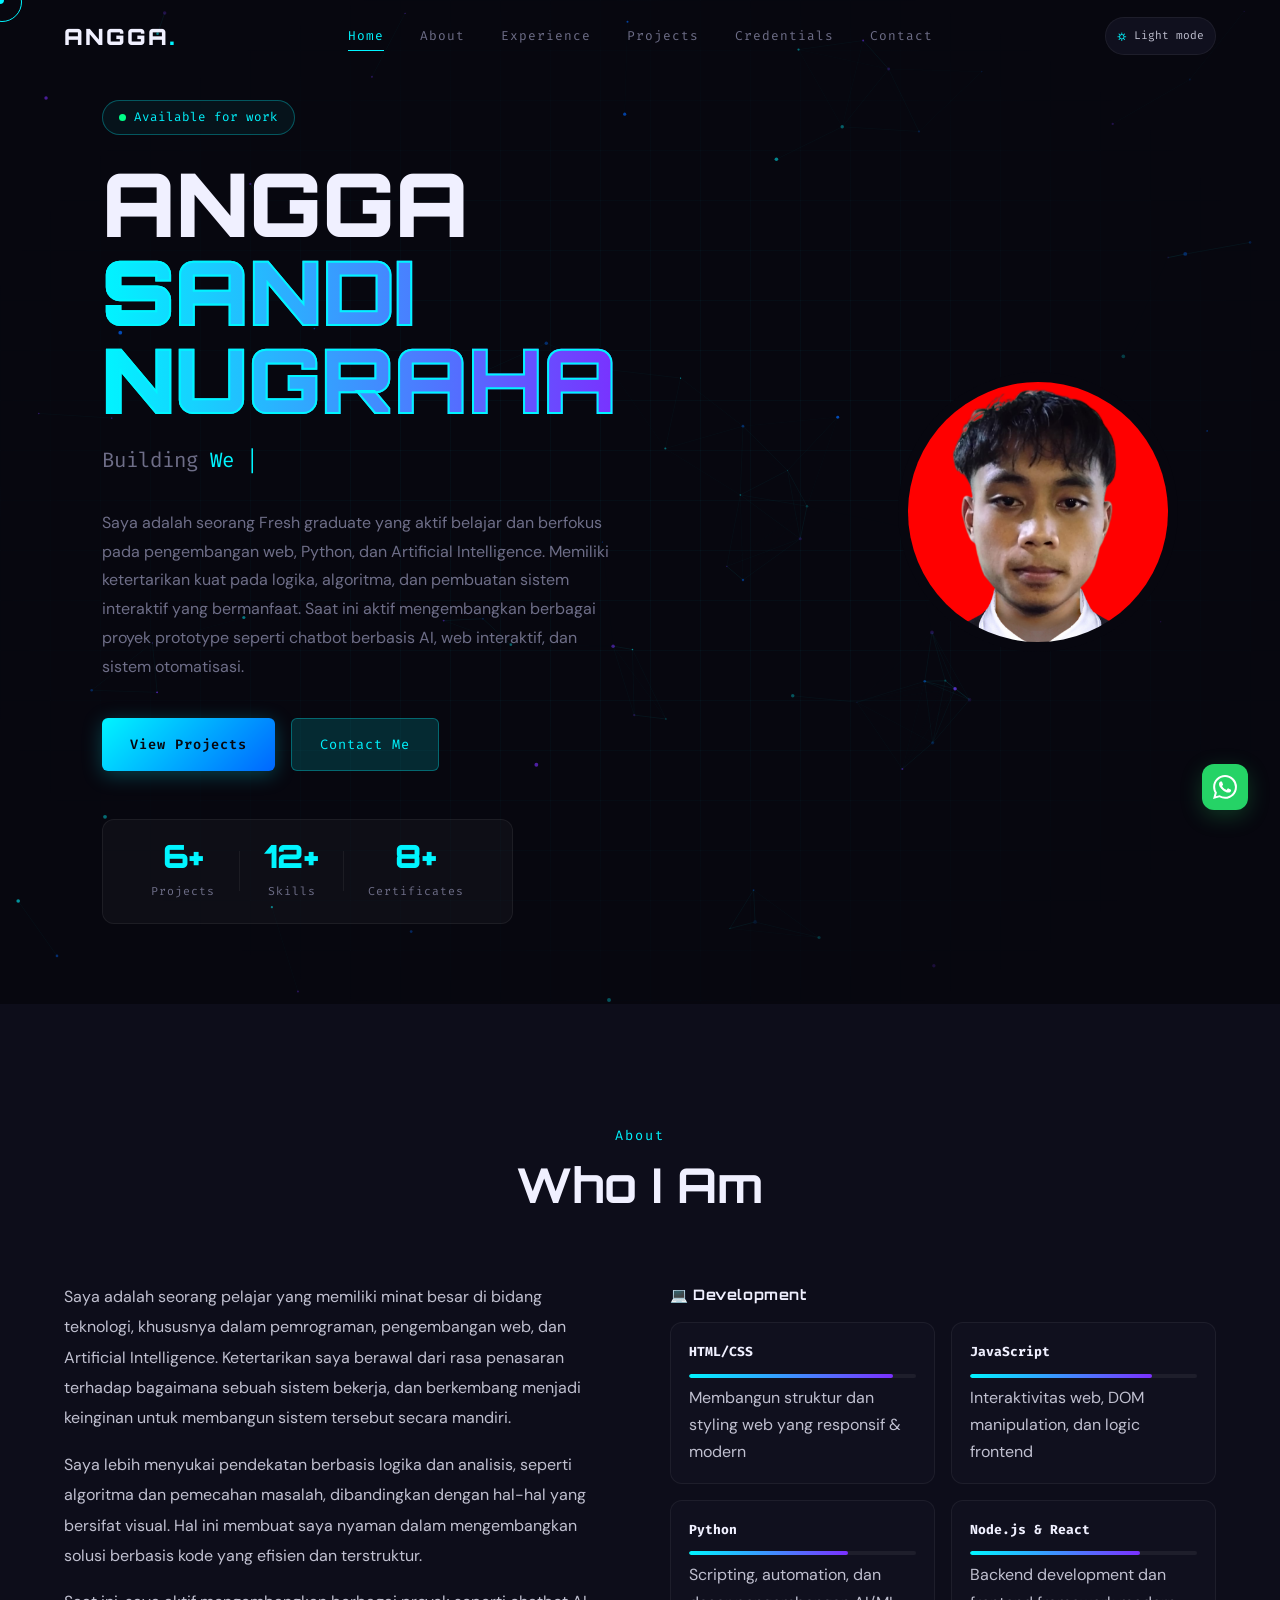
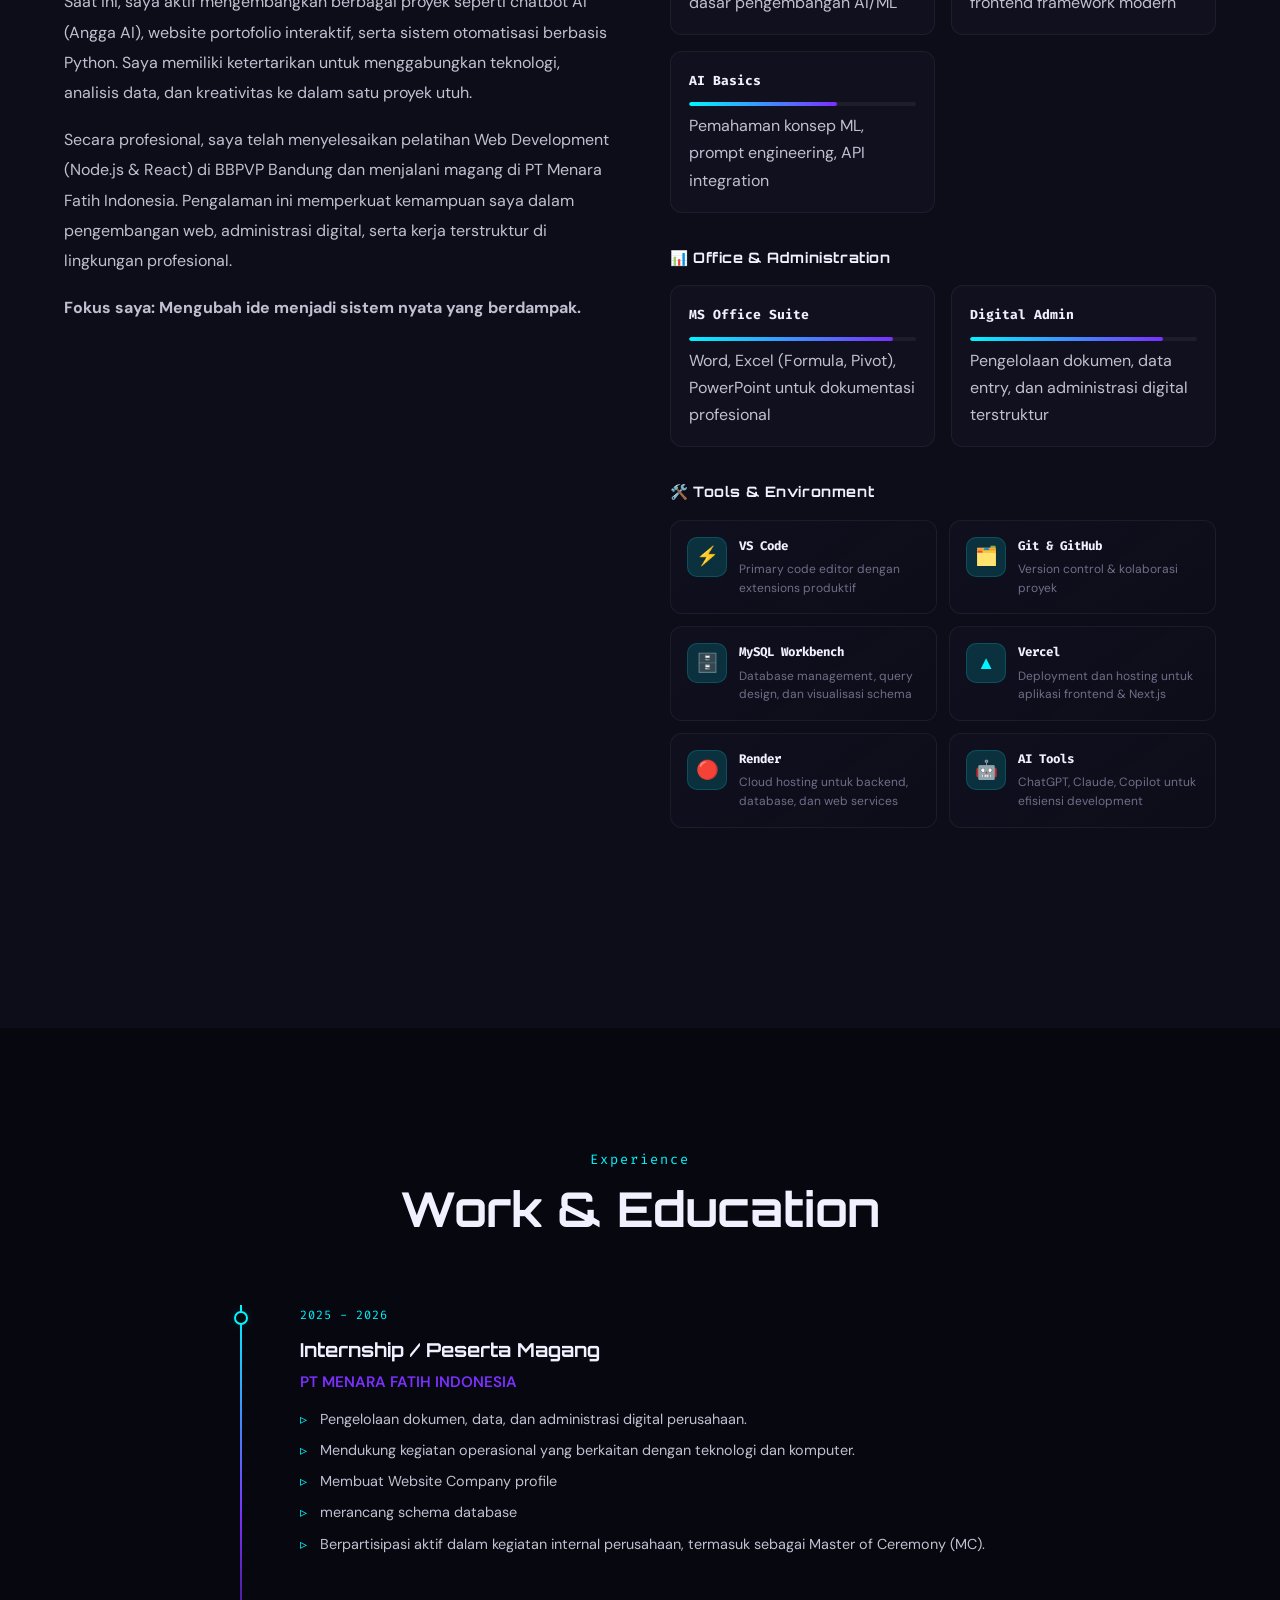
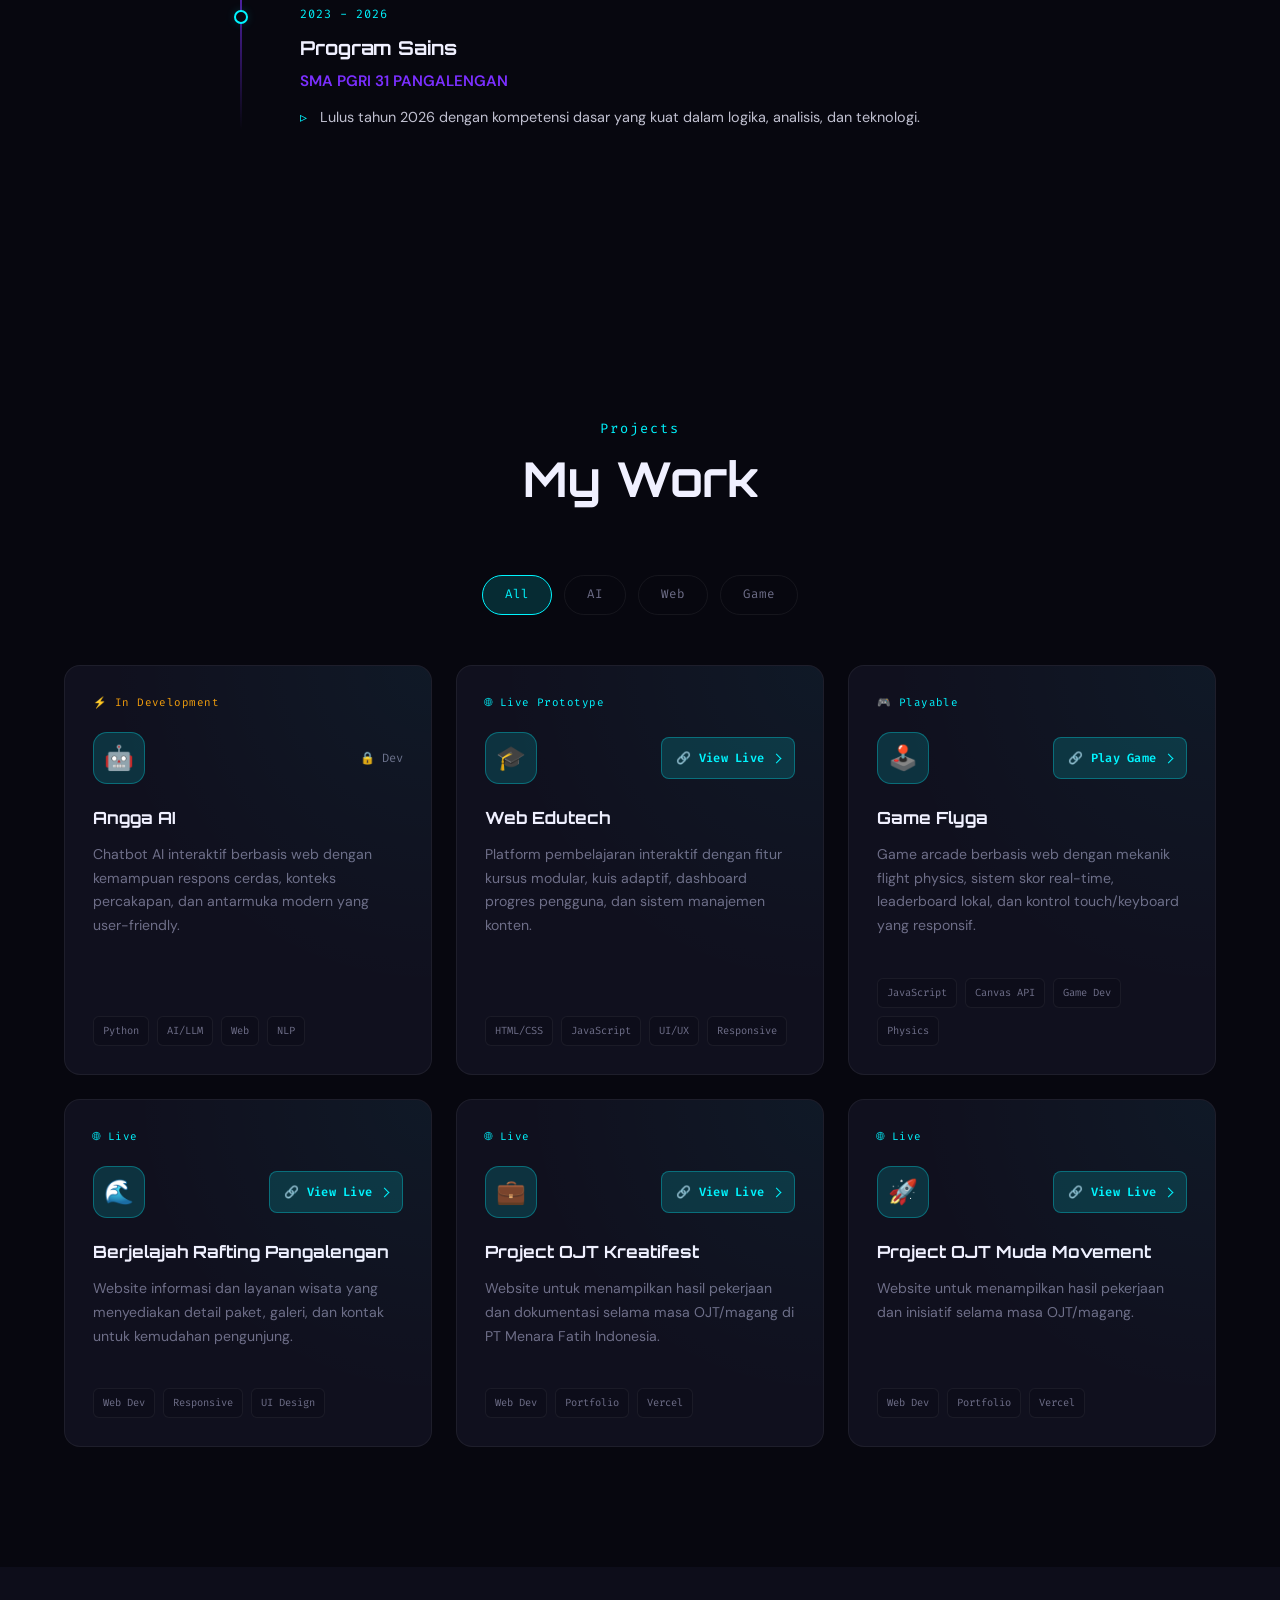
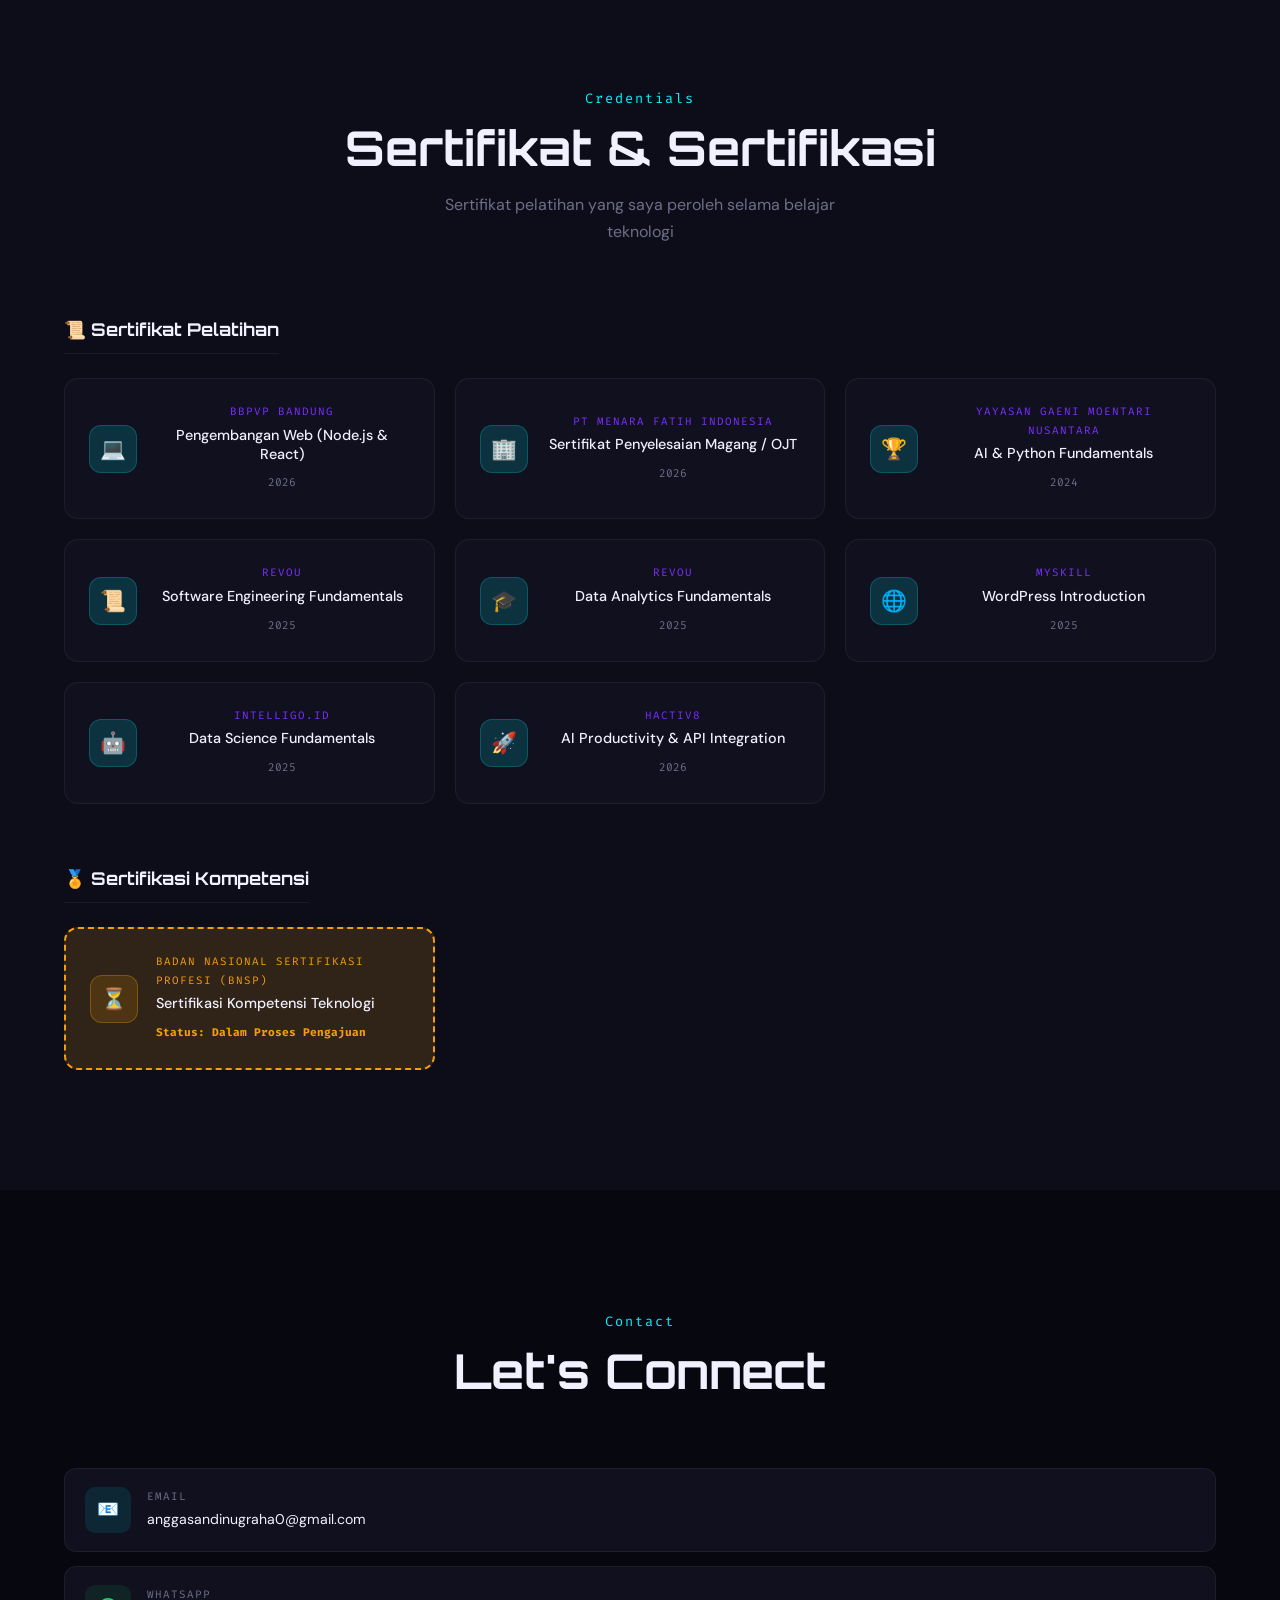
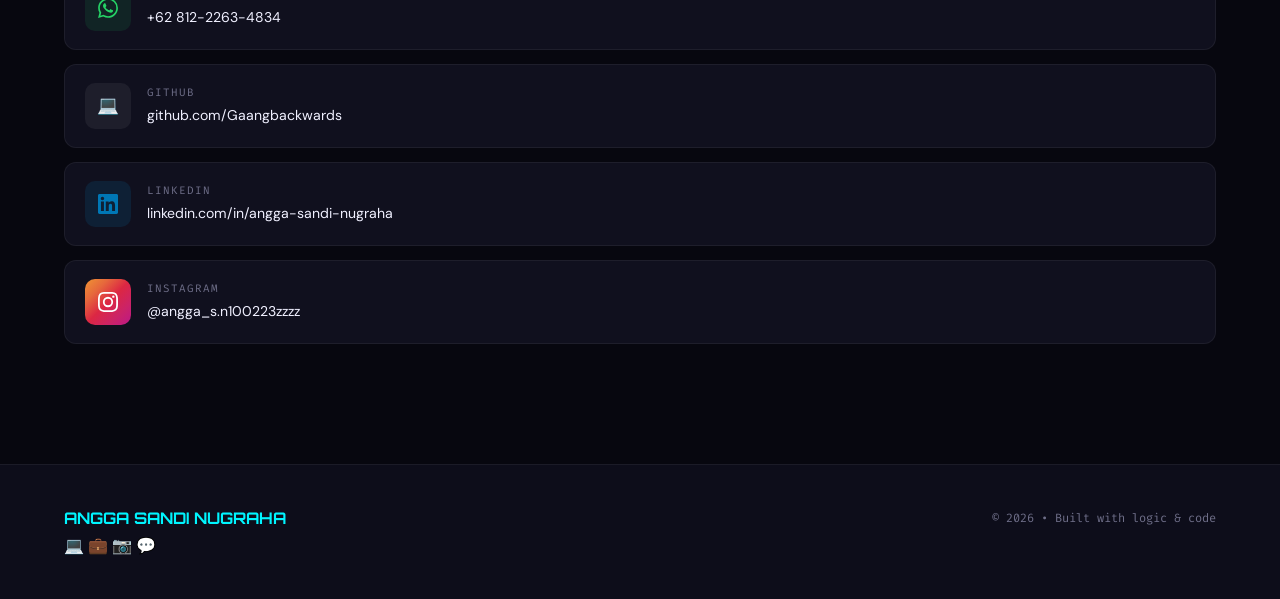
==== commit 272bc474: "updated 1" ====
--- a/index.html
+++ b/index.html
@@ -4,7 +4,13 @@
   <meta charset="UTF-8" />
   <meta name="viewport" content="width=device-width, initial-scale=1.0"/>
   <meta name="description" content="Portfolio Angga Sandi Nugraha - Web Developer, Python & AI Enthusiast">
+  <meta name="color-scheme" content="dark light">
   <title>Angga Portfolio | Web & AI Developer</title>
+
+  <script>
+    const savedTheme = localStorage.getItem('portfolio-theme');
+    document.documentElement.dataset.theme = savedTheme === 'light' ? 'light' : 'dark';
+  </script>
 
   <!-- Fonts -->
   <link href="https://fonts.googleapis.com/css2?family=Orbitron:wght@400;700;900&family=Fira+Code&family=DM+Sans&display=swap" rel="stylesheet">
@@ -39,6 +45,10 @@
         <a href="#certifications" data-section="certifications">Credentials</a>
         <a href="#contact" data-section="contact">Contact</a>
       </nav>
+      <button id="themeToggle" class="theme-toggle" type="button" aria-label="Beralih ke tema terang" aria-pressed="false">
+        <span class="theme-icon" aria-hidden="true">☼</span>
+        <span class="theme-label">Light mode</span>
+      </button>
       <button id="hamburger" class="hamburger" aria-label="Toggle menu" aria-expanded="false" aria-controls="navLinks">
         <span></span><span></span><span></span>
       </button>
@@ -599,6 +609,11 @@
   </div>
 
   <!-- ================= BACK TO TOP ================= -->
+  <a class="whatsapp-float" href="https://wa.me/6281222634834" target="_blank" rel="noopener" aria-label="Chat via WhatsApp">
+    <svg viewBox="0 0 24 24" width="24" height="24" fill="currentColor" aria-hidden="true">
+      <path d="M17.472 14.382c-.297-.149-1.758-.867-2.03-.967-.273-.099-.471-.148-.67.15-.197.297-.767.966-.94 1.164-.173.199-.347.223-.644.075-.297-.15-1.255-.463-2.39-1.475-.883-.788-1.48-1.761-1.653-2.059-.173-.297-.018-.458.13-.606.134-.133.298-.347.446-.52.149-.174.198-.298.298-.497.099-.198.05-.371-.025-.52-.075-.149-.669-1.612-.916-2.207-.242-.579-.487-.5-.669-.51-.173-.008-.371-.01-.57-.01-.198 0-.52.074-.792.372-.272.297-1.04 1.016-1.04 2.479 0 1.462 1.065 2.875 1.213 3.074.149.198 2.096 3.2 5.077 4.487.709.306 1.262.489 1.694.625.712.227 1.36.195 1.871.118.571-.085 1.758-.719 2.006-1.413.248-.694.248-1.289.173-1.413-.074-.124-.272-.198-.57-.347m-5.421 7.403h-.004a9.87 9.87 0 01-5.031-1.378l-.361-.214-3.741.982.998-3.648-.235-.374a9.86 9.86 0 01-1.51-5.26c.001-5.45 4.436-9.884 9.888-9.884 2.64 0 5.122 1.03 6.988 2.898a9.825 9.825 0 012.893 6.994c-.003 5.45-4.437 9.884-9.885 9.884m8.413-18.297A11.815 11.815 0 0012.05 0C5.495 0 .16 5.335.157 11.892c0 2.096.547 4.142 1.588 5.945L.057 24l6.305-1.654a11.882 11.882 0 005.683 1.448h.005c6.554 0 11.89-5.335 11.893-11.893a11.821 11.821 0 00-3.48-8.413z"/>
+    </svg>
+  </a>
   <button id="backToTop" class="back-to-top" aria-label="Kembali ke atas">↑</button>
 
   <!-- ================= SCRIPT ================= -->
--- a/style.css
+++ b/style.css
@@ -26,6 +26,7 @@
   --text-bright: #f0f0ff;
   --text-main:   #c0c0d0;
   --text-muted:  #6e6e88;
+  --button-text: #07070f;
   
   /* Borders & UI */
   --border:      rgba(255,255,255,0.06);
@@ -34,6 +35,26 @@
   
   /* Animation */
   --ease: cubic-bezier(0.25, 0.46, 0.45, 0.94);
+}
+
+:root[data-theme="light"] {
+  color-scheme: light;
+  --bg:          #f4f7fb;
+  --bg-2:        #eaf0f6;
+  --bg-card:     #ffffff;
+  --cyan:        #007c91;
+  --purple:      #6d3acb;
+  --blue:        #2463d7;
+  --cyan-dim:    rgba(0, 124, 145, 0.12);
+  --purple-dim:  rgba(109, 58, 203, 0.12);
+  --glow-cyan:   0 0 12px rgba(0, 124, 145, 0.2);
+  --glow-purple: 0 0 20px rgba(109, 58, 203, 0.25);
+  --text-bright: #142033;
+  --text-main:   #34445a;
+  --text-muted:  #64748b;
+  --button-text: #ffffff;
+  --border:      rgba(20, 32, 51, 0.12);
+  --border-glow: rgba(0, 124, 145, 0.35);
 }
 
 /* ── Reset & Base ───────────────────────────────────────────── */
@@ -212,7 +233,7 @@
 }
 .btn-primary {
   background: linear-gradient(135deg, var(--cyan), var(--blue));
-  color: var(--bg); font-weight: 600;
+  color: var(--button-text); font-weight: 600;
   box-shadow: 0 4px 20px rgba(0,245,255,0.25);
 }
 .btn-ghost {
@@ -430,12 +451,60 @@
 .project-card {
   background: var(--bg-card); border: 1px solid var(--border);
   border-radius: 16px; padding: 28px; position: relative;
-  overflow: hidden; transition: border-color 0.4s, box-shadow 0.4s, transform 0.4s;
-}
-.project-card:hover {
+  overflow: hidden; display: flex; flex-direction: column;
+  transition: border-color 0.4s, box-shadow 0.4s, transform 0.4s;
+}
+.project-card:hover, .project-card:focus-within {
   border-color: var(--cyan);
   box-shadow: 0 8px 40px var(--cyan-dim), inset 0 1px 0 rgba(0,245,255,0.1);
   transform: translateY(-6px);
+}
+.project-header {
+  display: flex; align-items: center; justify-content: space-between;
+  gap: 16px; margin: 20px 0;
+}
+.project-status {
+  display: inline-flex; align-items: center;
+  font-family: 'Fira Code', monospace; font-size: 0.68rem;
+  color: var(--text-muted); letter-spacing: 0.04em;
+}
+.project-status.live { color: var(--cyan); }
+.project-status.in-progress { color: var(--amber); }
+.project-icon {
+  display: grid; place-items: center;
+  width: 52px; height: 52px; border-radius: 14px;
+  background: var(--cyan-dim); border: 1px solid var(--border-glow);
+  font-size: 1.5rem;
+}
+.project-links { display: flex; justify-content: flex-end; }
+.btn-demo {
+  position: relative; z-index: 1;
+  display: inline-flex; align-items: center; gap: 9px;
+  padding: 10px 14px; border: 1px solid var(--border-glow);
+  border-radius: 8px; background: var(--cyan-dim);
+  color: var(--cyan); font-family: 'Fira Code', monospace;
+  font-size: 0.75rem; font-weight: 600; letter-spacing: 0.02em;
+  transition: color 0.25s, background 0.25s, border-color 0.25s, box-shadow 0.25s, transform 0.25s;
+}
+.btn-demo::after {
+  content: ''; flex: 0 0 7px; width: 7px; height: 7px;
+  border-top: 1.5px solid currentColor; border-right: 1.5px solid currentColor;
+  transform: rotate(45deg);
+  transition: transform 0.25s;
+}
+.btn-demo:hover, .btn-demo:focus-visible {
+  color: var(--button-text); background: var(--cyan);
+  border-color: var(--cyan); box-shadow: var(--glow-cyan);
+  transform: translateY(-2px);
+}
+.btn-demo:hover::after, .btn-demo:focus-visible::after { transform: translateX(3px) rotate(45deg); }
+.btn-demo:active { transform: translateY(0) scale(0.97); }
+.btn-demo:focus-visible, .theme-toggle:focus-visible, .whatsapp-float:focus-visible, .back-to-top:focus-visible {
+  outline: 2px solid var(--cyan); outline-offset: 3px;
+}
+.link-disabled {
+  color: var(--text-muted); font-family: 'Fira Code', monospace;
+  font-size: 0.75rem;
 }
 .project-glow {
   position: absolute; inset: 0;
@@ -449,6 +518,16 @@
 .project-desc {
   font-size: 0.88rem; color: var(--text-muted);
   line-height: 1.7; margin-bottom: 20px;
+}
+.tech-tags {
+  display: flex; flex-wrap: wrap; gap: 8px;
+  margin-top: auto; padding-top: 20px;
+}
+.tech-tags span {
+  padding: 5px 9px; border: 1px solid var(--border);
+  border-radius: 6px; background: var(--bg-2);
+  color: var(--text-muted); font-family: 'Fira Code', monospace;
+  font-size: 0.65rem;
 }
 .project-card.hidden { display: none; }
 
@@ -595,6 +674,18 @@
 .contact-link:hover .contact-icon.instagram {
   box-shadow: 0 0 20px rgba(220, 39, 67, 0.4);
 }
+
+.theme-toggle {
+  display: inline-flex; align-items: center; justify-content: center; gap: 7px;
+  padding: 8px 11px; border: 1px solid var(--border);
+  border-radius: 100px; color: var(--text-main);
+  background: var(--bg-card); font-family: 'Fira Code', monospace;
+  font-size: 0.7rem; white-space: nowrap;
+  transition: color 0.25s, border-color 0.25s, background 0.25s, transform 0.25s;
+}
+.theme-toggle:hover { color: var(--cyan); border-color: var(--border-glow); transform: translateY(-2px); }
+.theme-icon { color: var(--cyan); font-size: 1rem; line-height: 1; }
+
 .contact-info { flex: 1; }
 .contact-platform {
   display: block; font-family: 'Fira Code', monospace;
@@ -629,7 +720,15 @@
 }
 .back-to-top.visible { opacity: 1; visibility: visible; }
 .back-to-top:hover { border-color: var(--cyan); color: var(--cyan); box-shadow: var(--glow-cyan); }
-
+.whatsapp-float {
+  position: fixed; right: 32px; bottom: 90px; z-index: 700;
+  display: grid; place-items: center; width: 46px; height: 46px;
+  border: 1px solid rgba(37, 211, 102, 0.5); border-radius: 12px;
+  background: #25d366; color: #ffffff;
+  box-shadow: 0 6px 22px rgba(37, 211, 102, 0.24);
+  transition: transform 0.25s, box-shadow 0.25s;
+}
+.whatsapp-float:hover { transform: translateY(-3px) scale(1.04); box-shadow: 0 9px 28px rgba(37, 211, 102, 0.38); }
 /* ── Responsive ─────────────────────────────────────────────── */
 @media (max-width: 1024px) {
   #hero { padding: 100px 5% 80px; }
@@ -650,6 +749,7 @@
   .nav-links.open { transform: translateX(0); }
   .nav-links a { font-size: 1.1rem; }
   .hamburger { display: flex; }
+  .theme-toggle { margin-left: auto; margin-right: 14px; }
   #hero { flex-direction: column-reverse; text-align: center; padding: 100px 5% 60px; min-height: auto; }
   .hero-content { max-width: 100%; }
   .hero-actions { justify-content: center; }
@@ -659,6 +759,27 @@
   .avatar-img { width: 200px; height: 200px; }
   .skills-grid { grid-template-columns: 1fr 1fr; }
   .projects-grid, .certs-grid { grid-template-columns: 1fr; }
+}
+
+:root[data-theme="light"] #navbar.scrolled {
+  background: rgba(244, 247, 251, 0.9);
+  box-shadow: 0 1px 0 var(--border), 0 4px 30px rgba(20, 32, 51, 0.08);
+}
+:root[data-theme="light"] .nav-links { background: rgba(244, 247, 251, 0.97); }
+:root[data-theme="light"] .hero-stats { background: rgba(20, 32, 51, 0.035); }
+:root[data-theme="light"] .tool-card {
+  background: linear-gradient(145deg, #ffffff, #f1f5f9);
+}
+:root[data-theme="light"] .tool-card:hover,
+:root[data-theme="light"] .tool-card:focus-visible {
+  background: linear-gradient(145deg, rgba(0, 124, 145, 0.08), #ffffff);
+  box-shadow: 0 8px 26px rgba(20, 32, 51, 0.1), 0 0 18px var(--cyan-dim);
+}
+:root[data-theme="light"] .skill-bar { background: rgba(20, 32, 51, 0.1); }
+:root[data-theme="light"] .contact-icon.github { background: rgba(20, 32, 51, 0.08); color: #142033; }
+:root[data-theme="light"] .project-card:hover,
+:root[data-theme="light"] .project-card:focus-within {
+  box-shadow: 0 8px 40px var(--cyan-dim), inset 0 1px 0 rgba(0, 124, 145, 0.1);
 }
 @media (max-width: 480px) {
   .skills-grid { grid-template-columns: 1fr; }
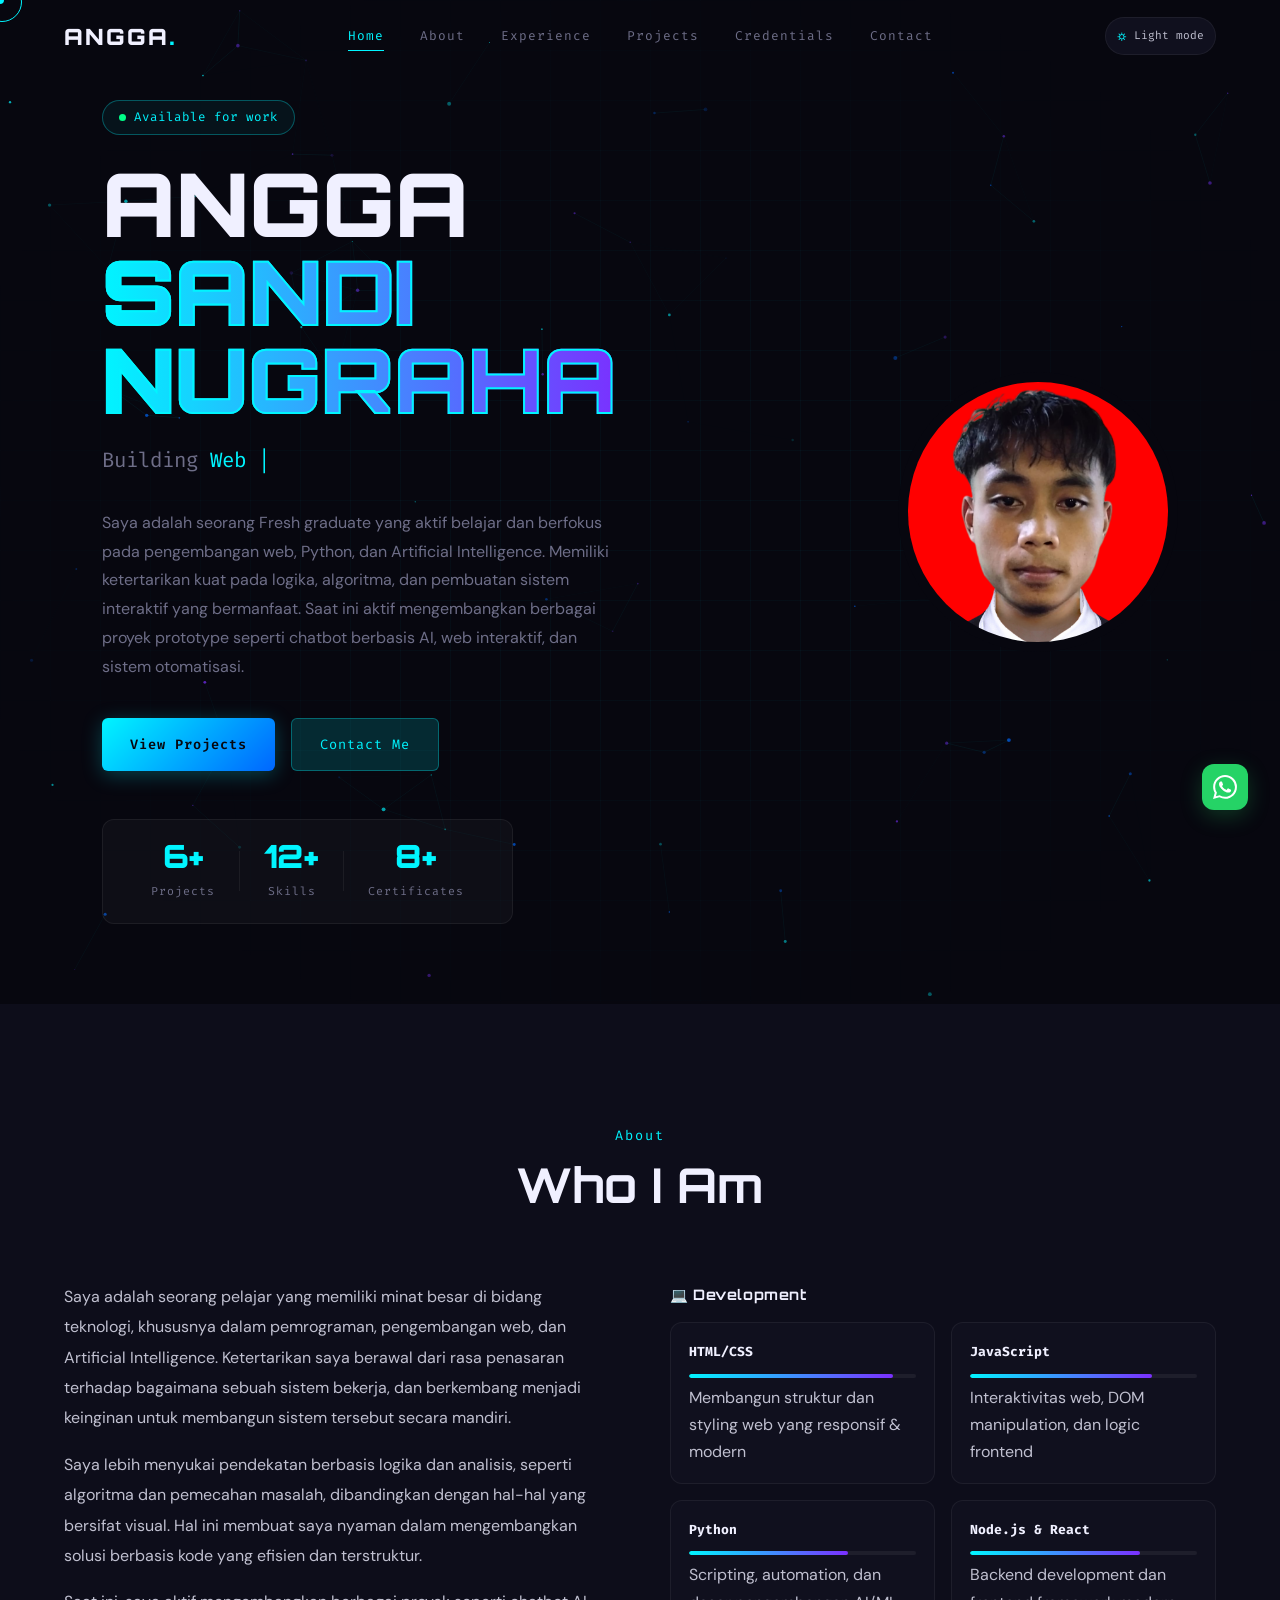
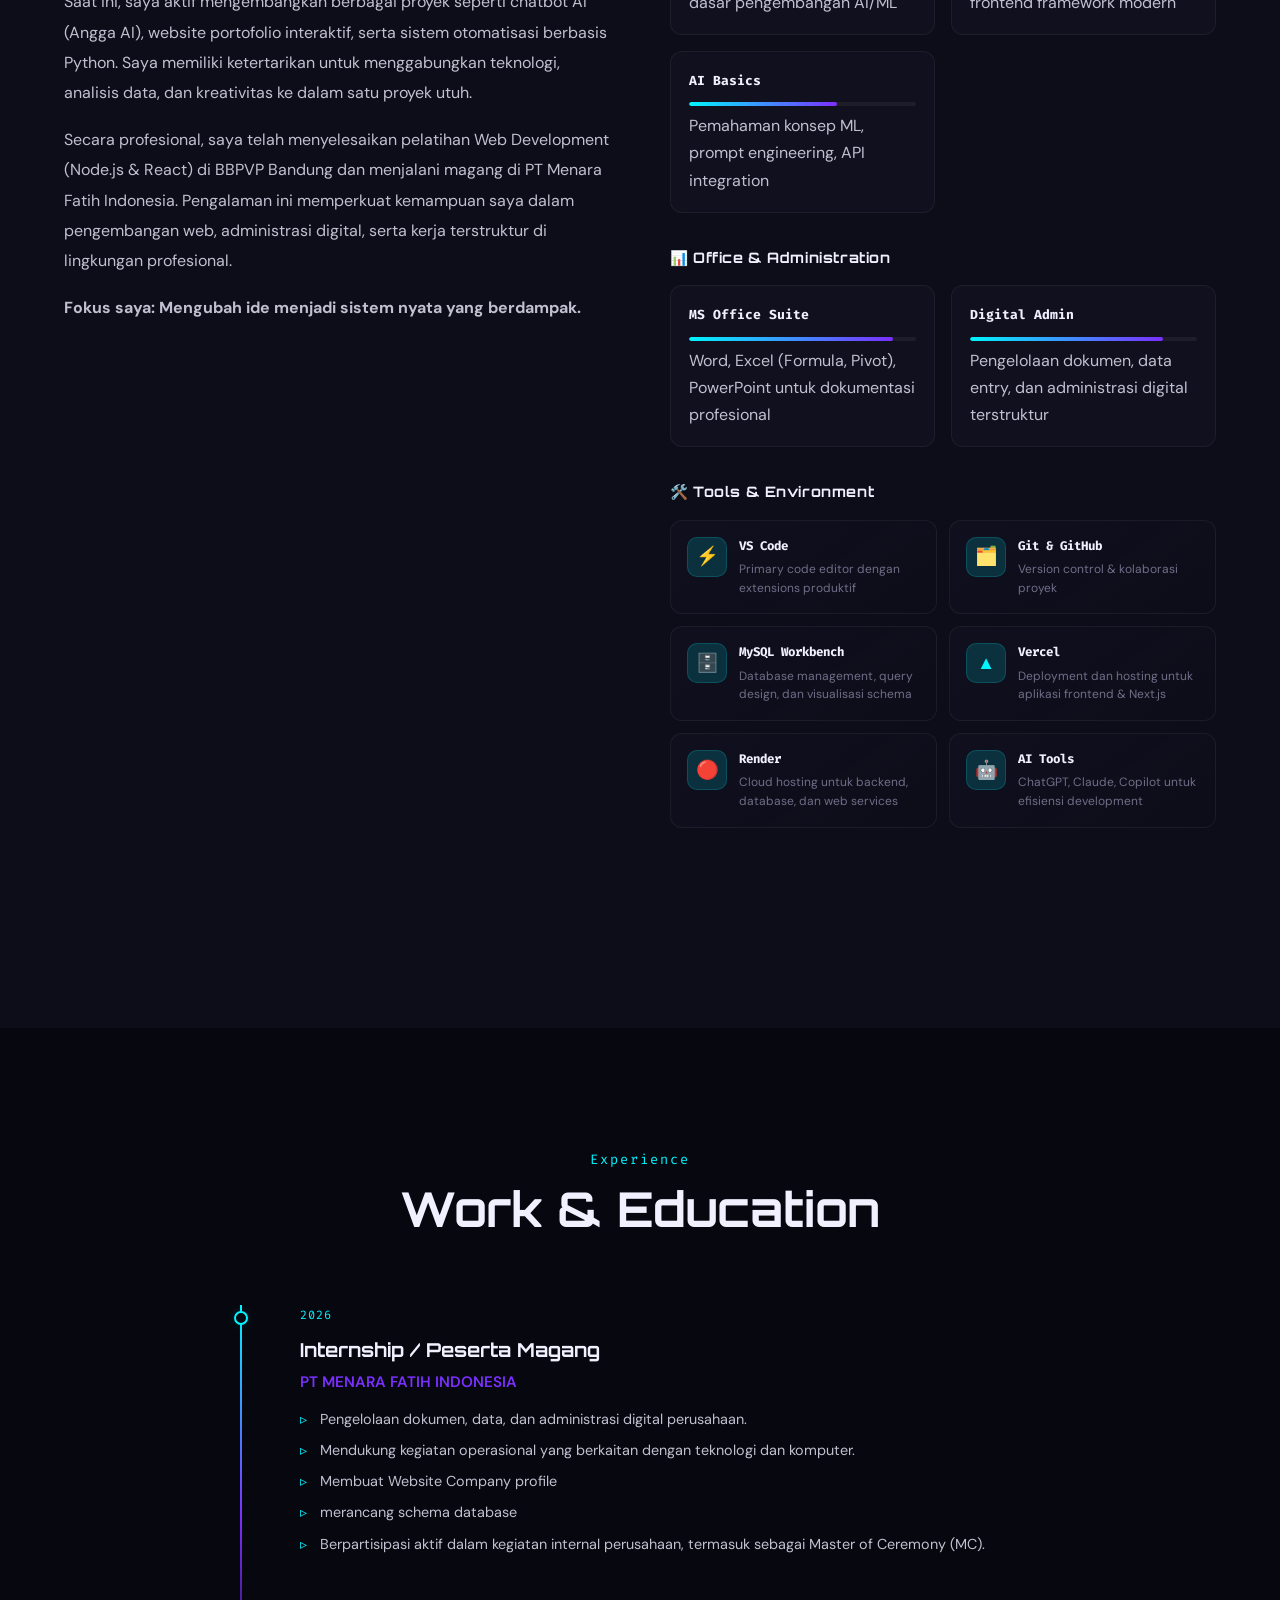
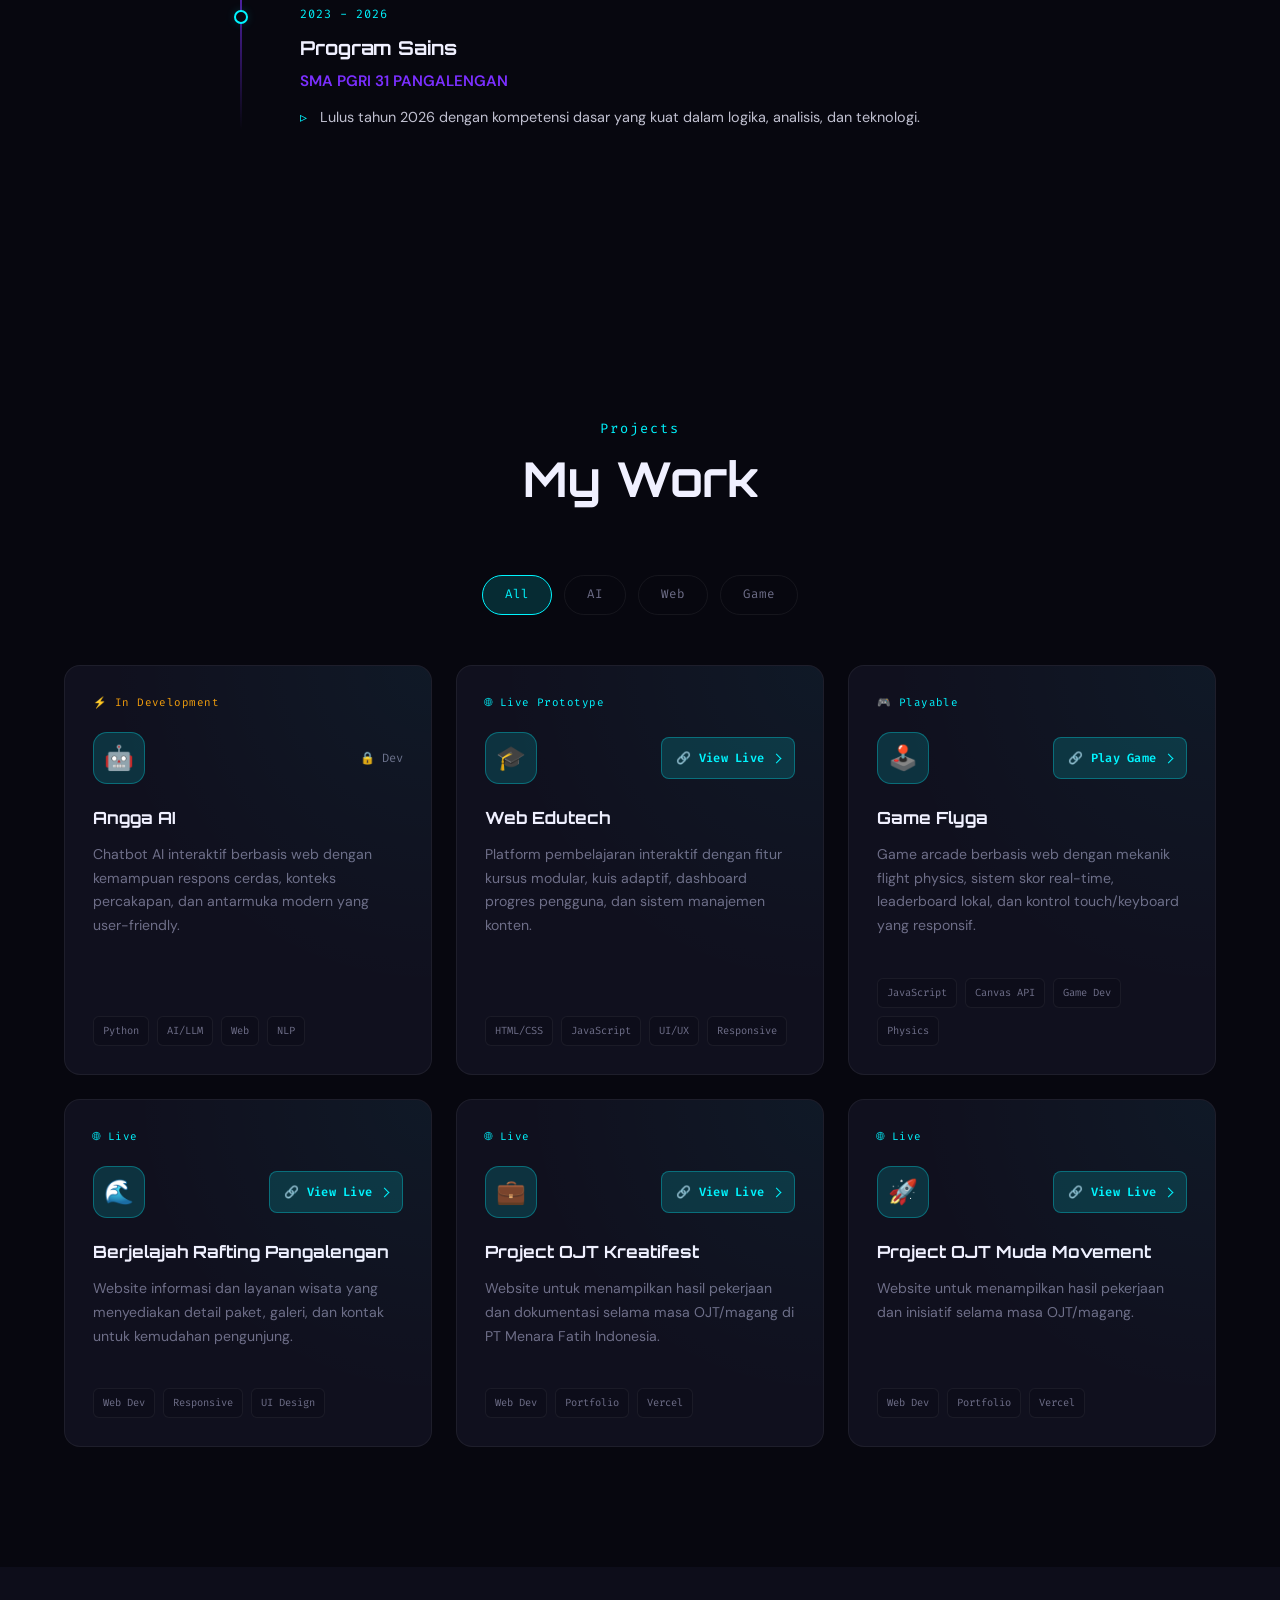
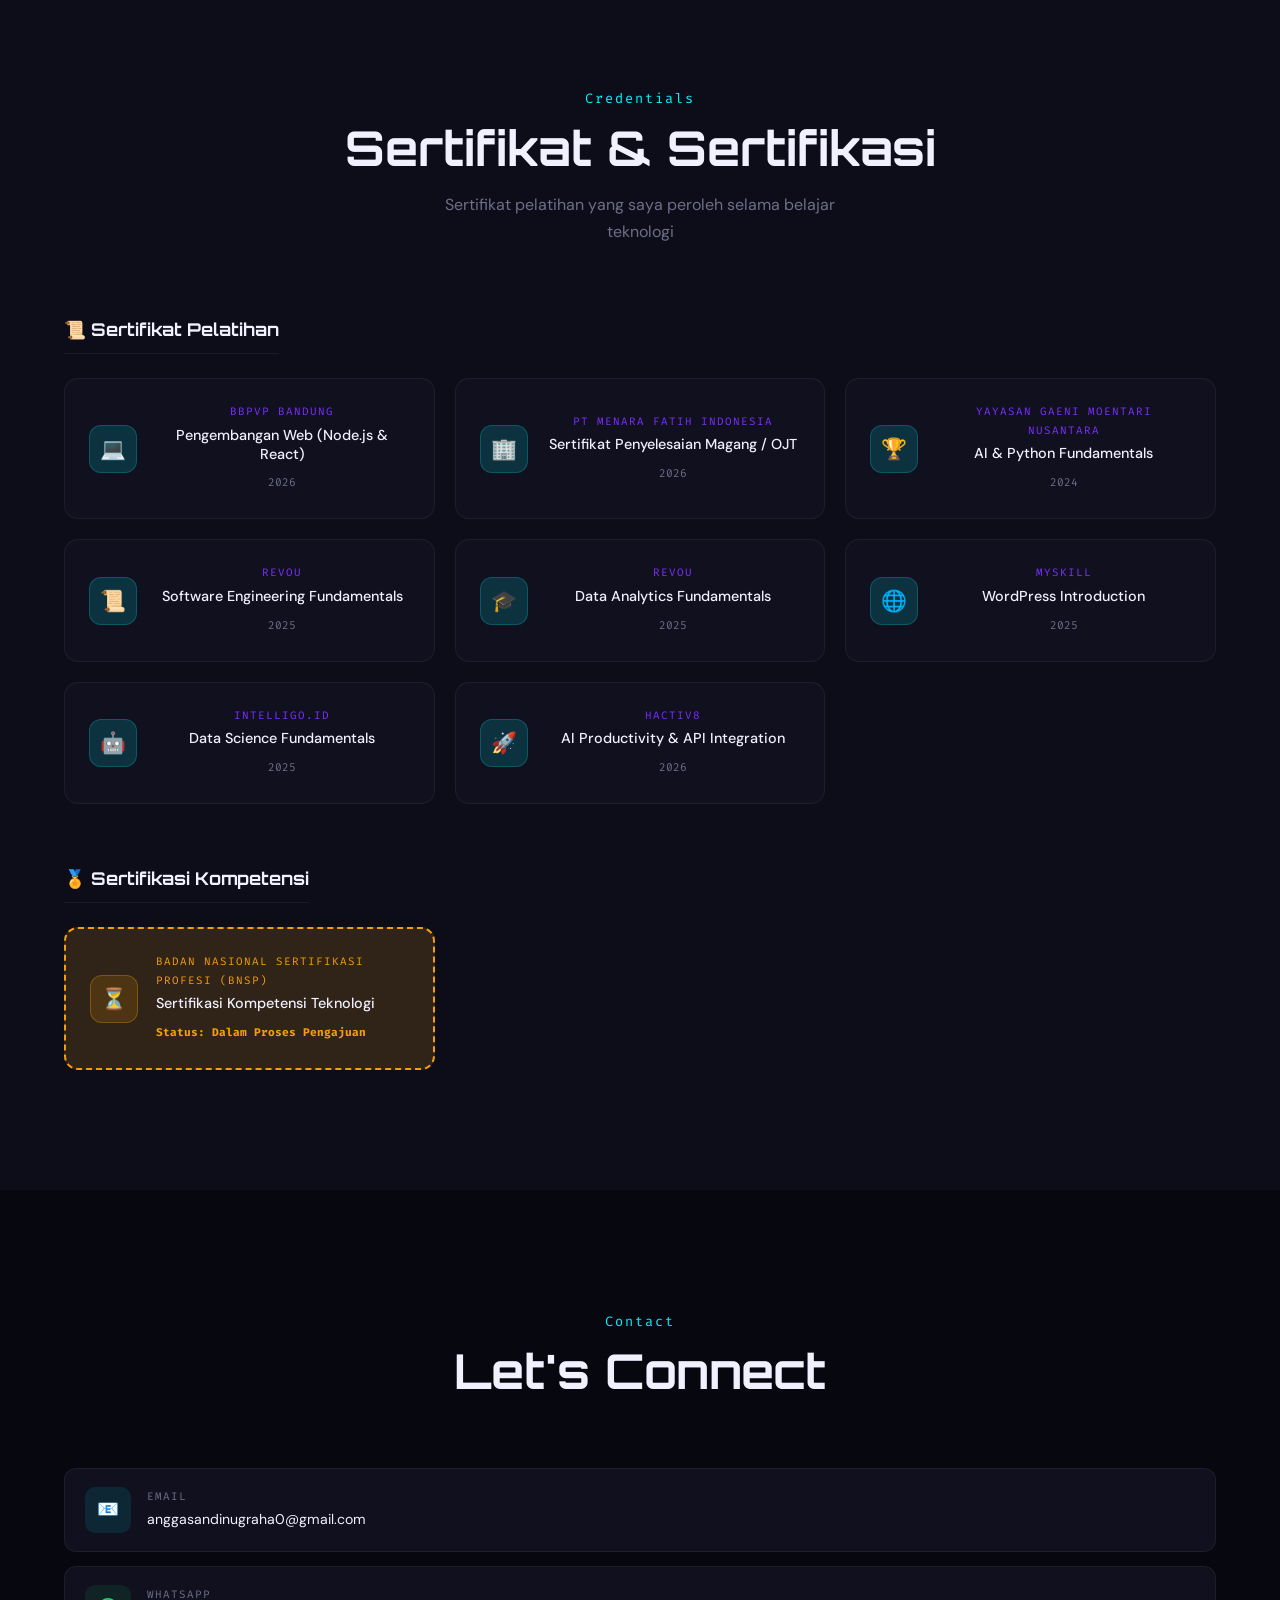
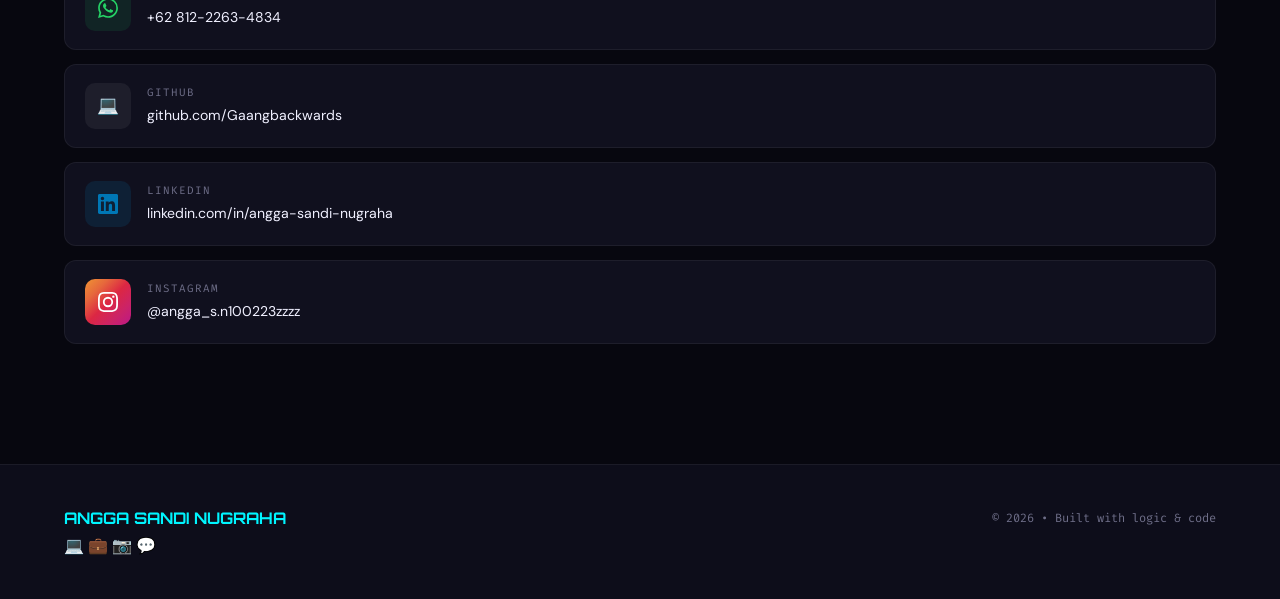
==== commit a2322a6a: "update tahun menara fatih yang typo" ====
--- a/index.html
+++ b/index.html
@@ -5,7 +5,7 @@
   <meta name="viewport" content="width=device-width, initial-scale=1.0"/>
   <meta name="description" content="Portfolio Angga Sandi Nugraha - Web Developer, Python & AI Enthusiast">
   <meta name="color-scheme" content="dark light">
-  <title>Angga Portfolio | Web & AI Developer</title>
+  <title>Angga Sandi Nugraha | Pengembang Web & AI Native Engineer</title>
 
   <script>
     const savedTheme = localStorage.getItem('portfolio-theme');
@@ -252,7 +252,7 @@
         <div class="timeline-item reveal">
           <div class="timeline-dot"></div>
           <div class="timeline-content">
-            <span class="timeline-date">2025 - 2026</span>
+            <span class="timeline-date">2026</span>
             <h3 class="timeline-title">Internship / Peserta Magang</h3>
             <h4 class="timeline-company">PT MENARA FATIH INDONESIA</h4>
             <ul class="timeline-desc">
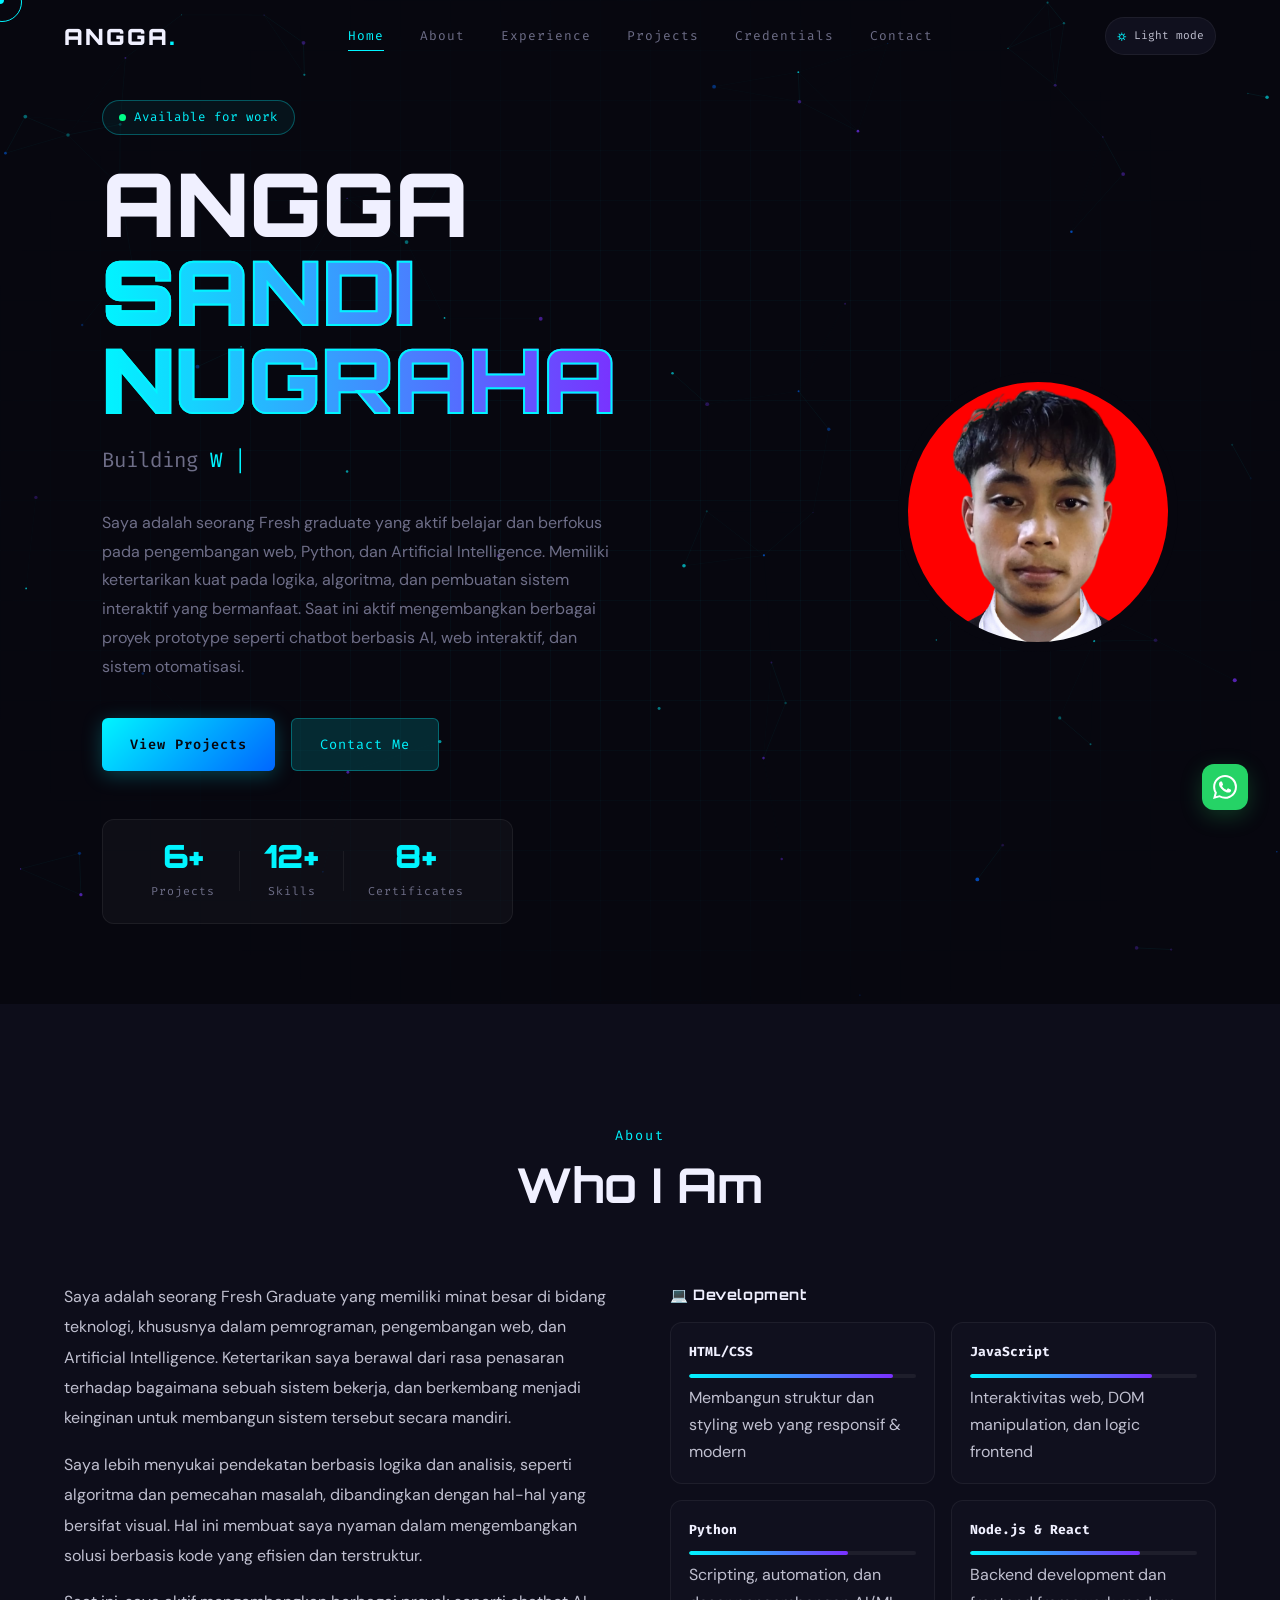
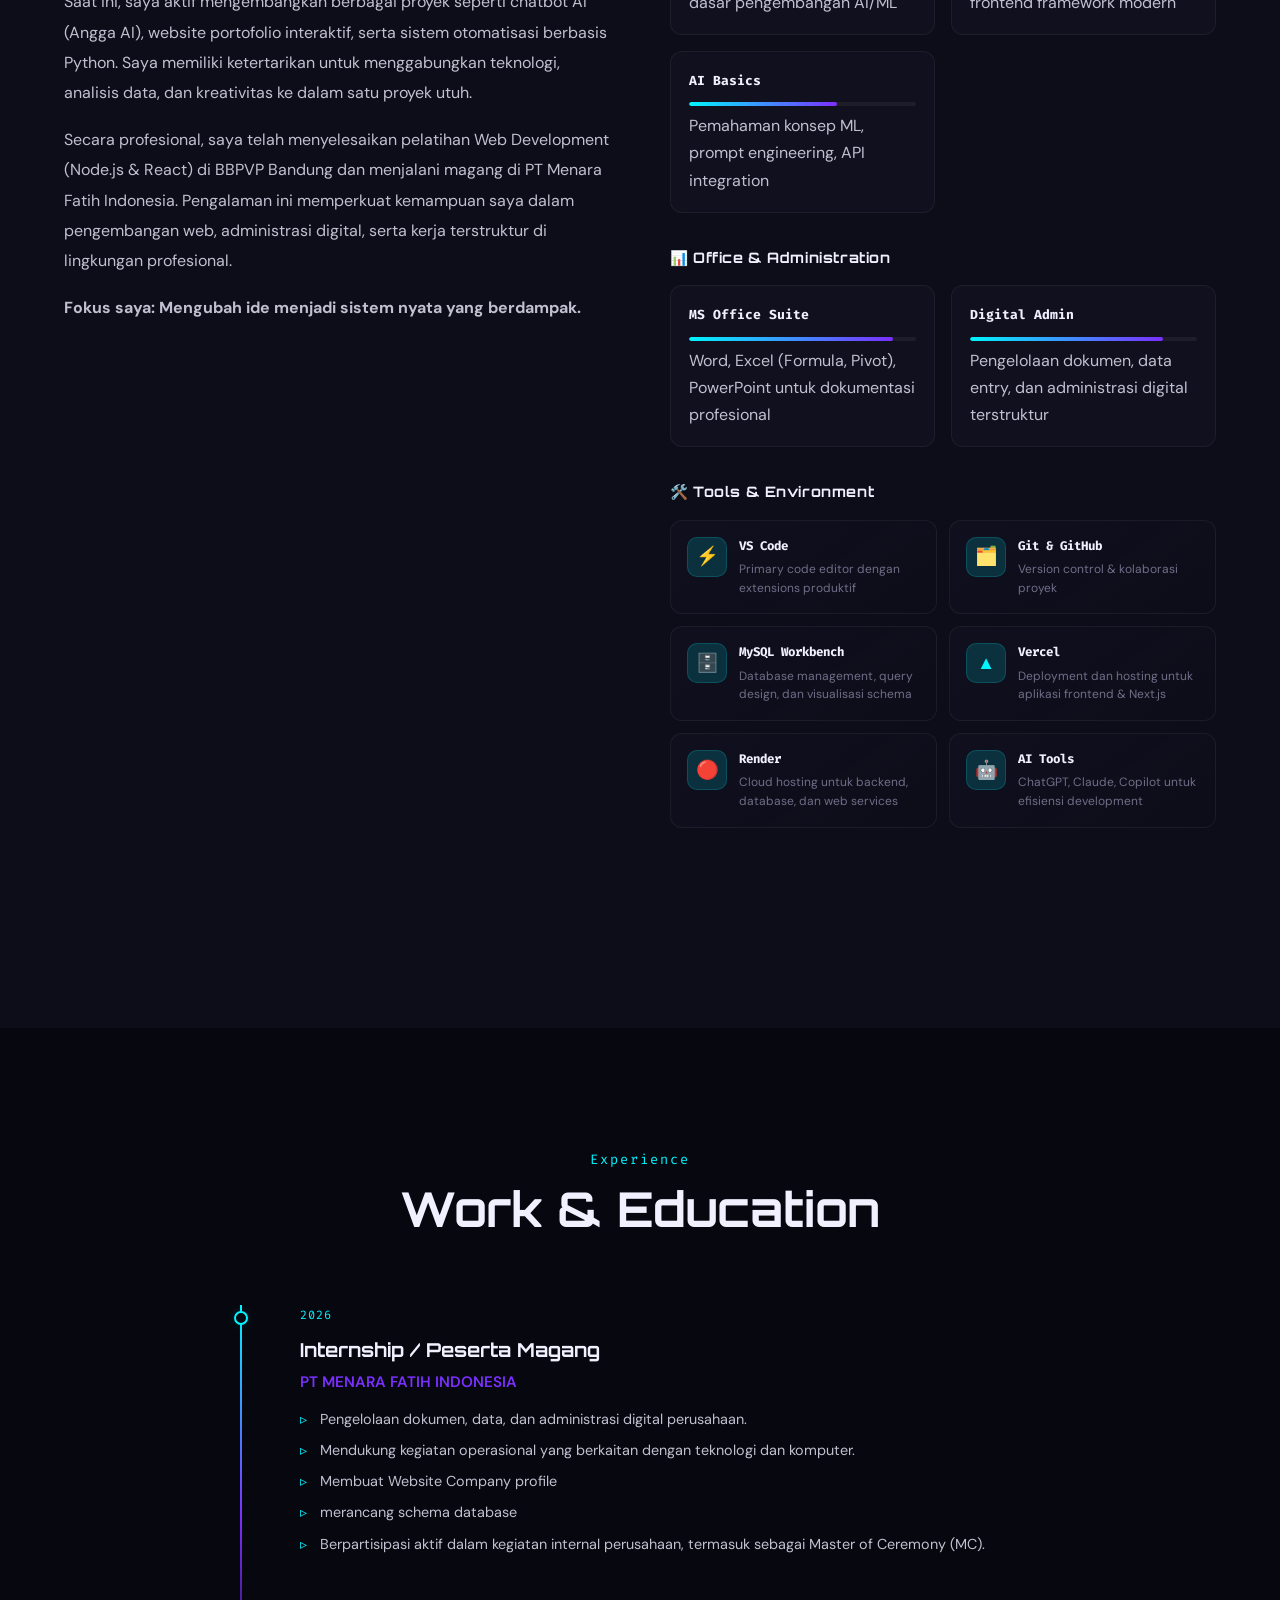
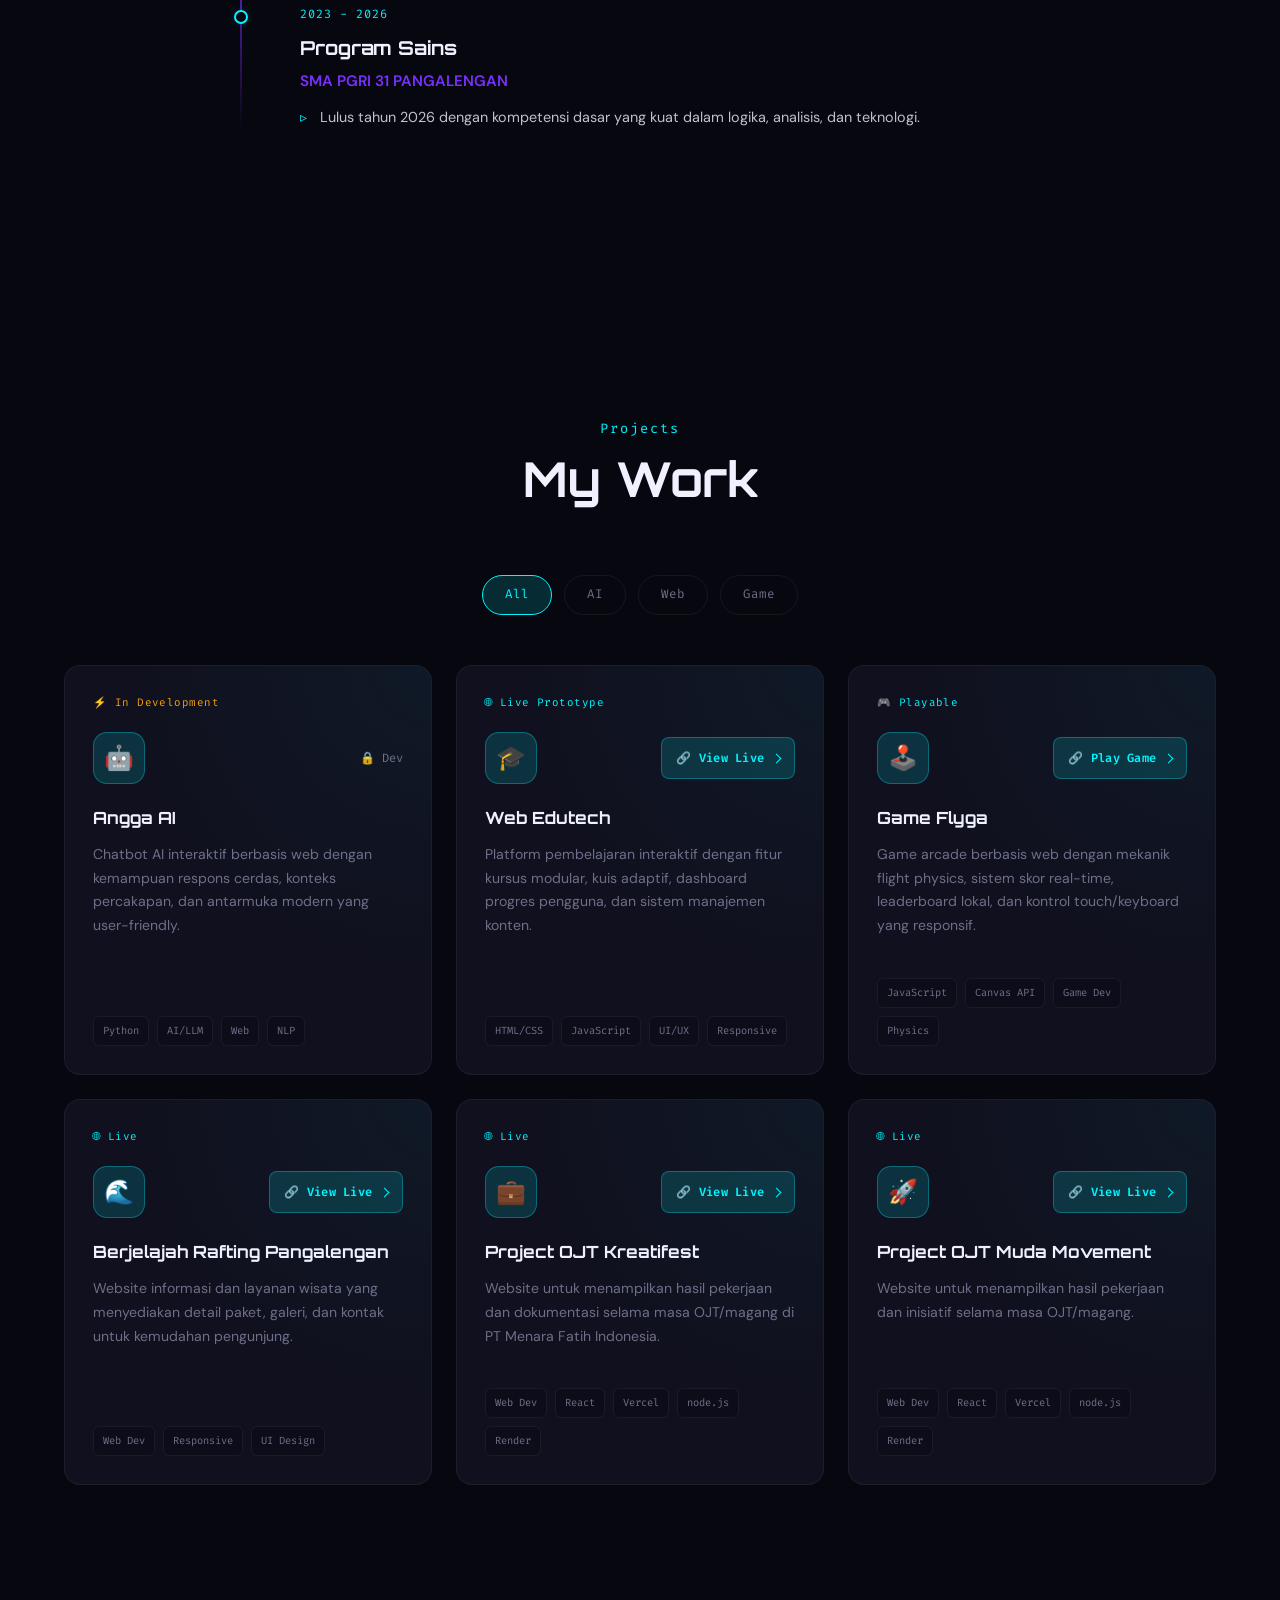
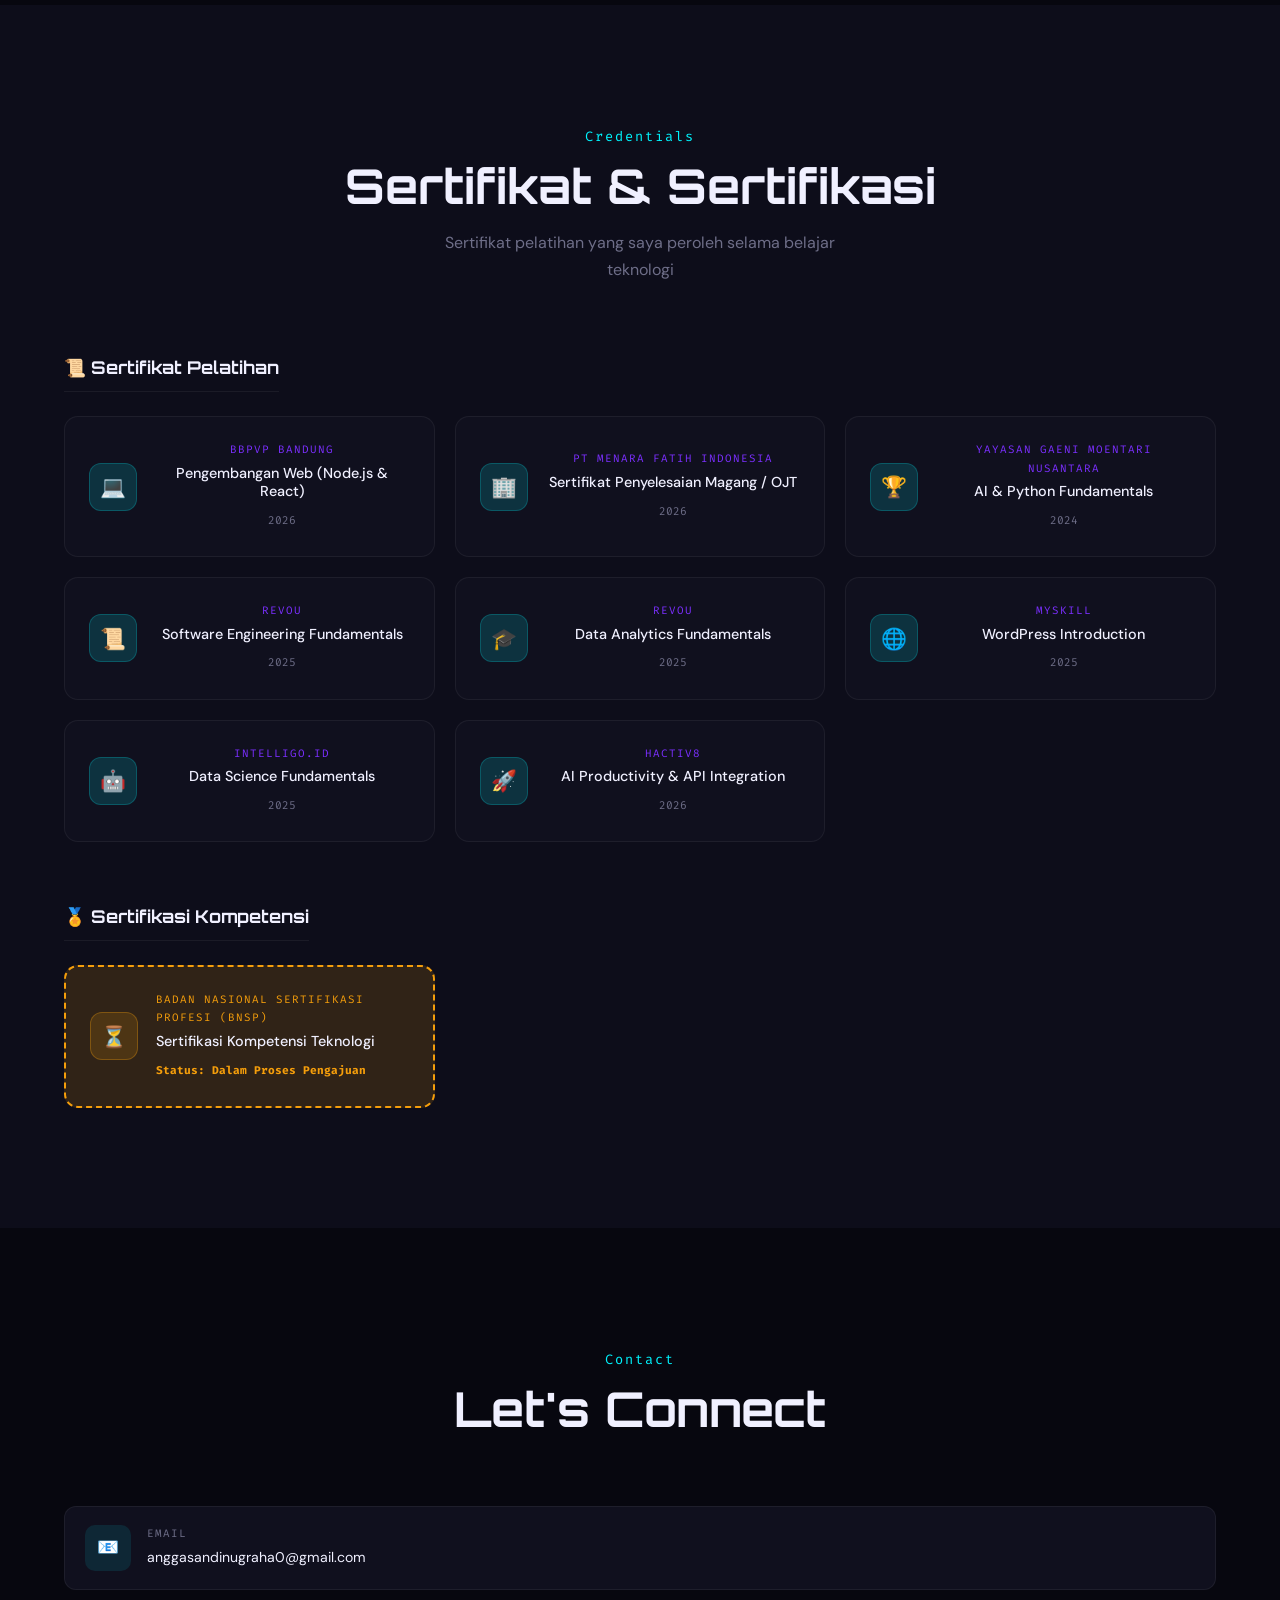
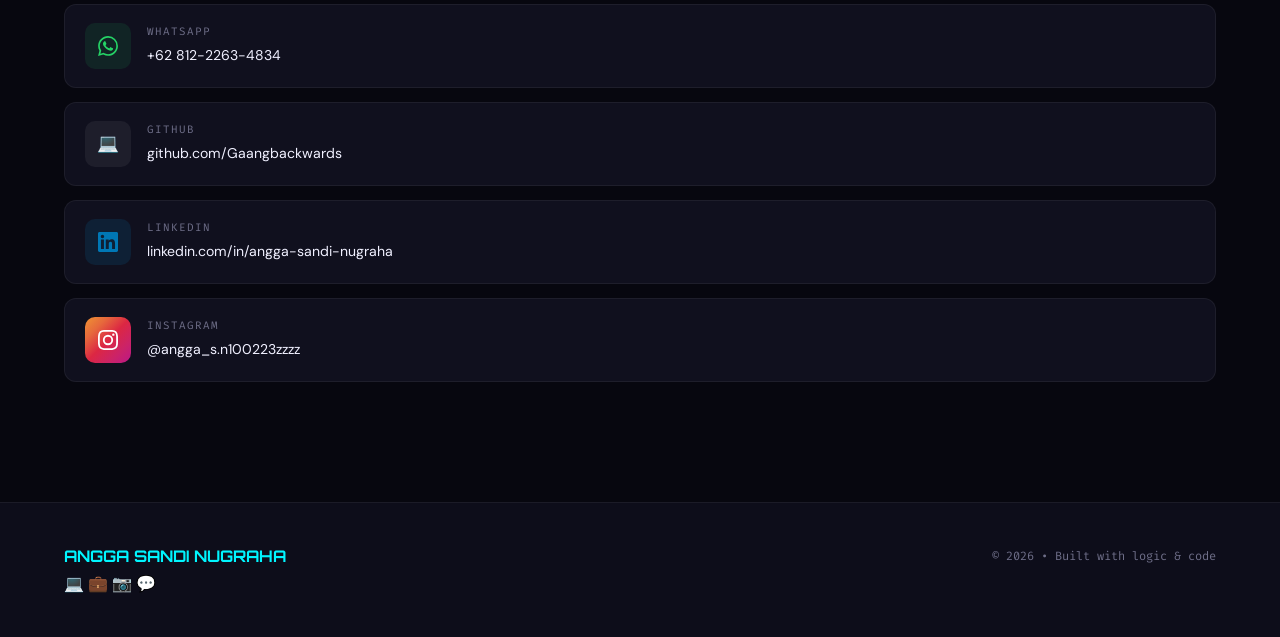
==== commit 497932d0: "updated skill bagian card project magang" ====
--- a/index.html
+++ b/index.html
@@ -127,7 +127,7 @@
 
       <div class="about-grid">
         <div class="about-text reveal">
-          <p>Saya adalah seorang pelajar yang memiliki minat besar di bidang teknologi, khususnya dalam pemrograman, pengembangan web, dan Artificial Intelligence. Ketertarikan saya berawal dari rasa penasaran terhadap bagaimana sebuah sistem bekerja, dan berkembang menjadi keinginan untuk membangun sistem tersebut secara mandiri.</p>
+          <p>Saya adalah seorang Fresh Graduate yang memiliki minat besar di bidang teknologi, khususnya dalam pemrograman, pengembangan web, dan Artificial Intelligence. Ketertarikan saya berawal dari rasa penasaran terhadap bagaimana sebuah sistem bekerja, dan berkembang menjadi keinginan untuk membangun sistem tersebut secara mandiri.</p>
           <p>Saya lebih menyukai pendekatan berbasis logika dan analisis, seperti algoritma dan pemecahan masalah, dibandingkan dengan hal-hal yang bersifat visual. Hal ini membuat saya nyaman dalam mengembangkan solusi berbasis kode yang efisien dan terstruktur.</p>
           <p>Saat ini, saya aktif mengembangkan berbagai proyek seperti chatbot AI (Angga AI), website portofolio interaktif, serta sistem otomatisasi berbasis Python. Saya memiliki ketertarikan untuk menggabungkan teknologi, analisis data, dan kreativitas ke dalam satu proyek utuh.</p>
           <p>Secara profesional, saya telah menyelesaikan pelatihan Web Development (Node.js & React) di BBPVP Bandung dan menjalani magang di PT Menara Fatih Indonesia. Pengalaman ini memperkuat kemampuan saya dalam pengembangan web, administrasi digital, serta kerja terstruktur di lingkungan profesional.</p>
@@ -378,7 +378,7 @@
           <h3 class="project-title">Project OJT Kreatifest</h3>
           <p class="project-desc">Website untuk menampilkan hasil pekerjaan dan dokumentasi selama masa OJT/magang di PT Menara Fatih Indonesia.</p>
           <div class="tech-tags">
-            <span>Web Dev</span><span>Portfolio</span><span>Vercel</span>
+            <span>Web Dev</span><span>React</span><span>Vercel</span><span>node.js</span><span>Render</span>
           </div>
         </article>
 
@@ -395,7 +395,7 @@
           <h3 class="project-title">Project OJT Muda Movement</h3>
           <p class="project-desc">Website untuk menampilkan hasil pekerjaan dan inisiatif selama masa OJT/magang.</p>
           <div class="tech-tags">
-            <span>Web Dev</span><span>Portfolio</span><span>Vercel</span>
+            <span>Web Dev</span><span>React</span><span>Vercel</span><span>node.js</span><span>Render</span>
           </div>
         </article>
 
